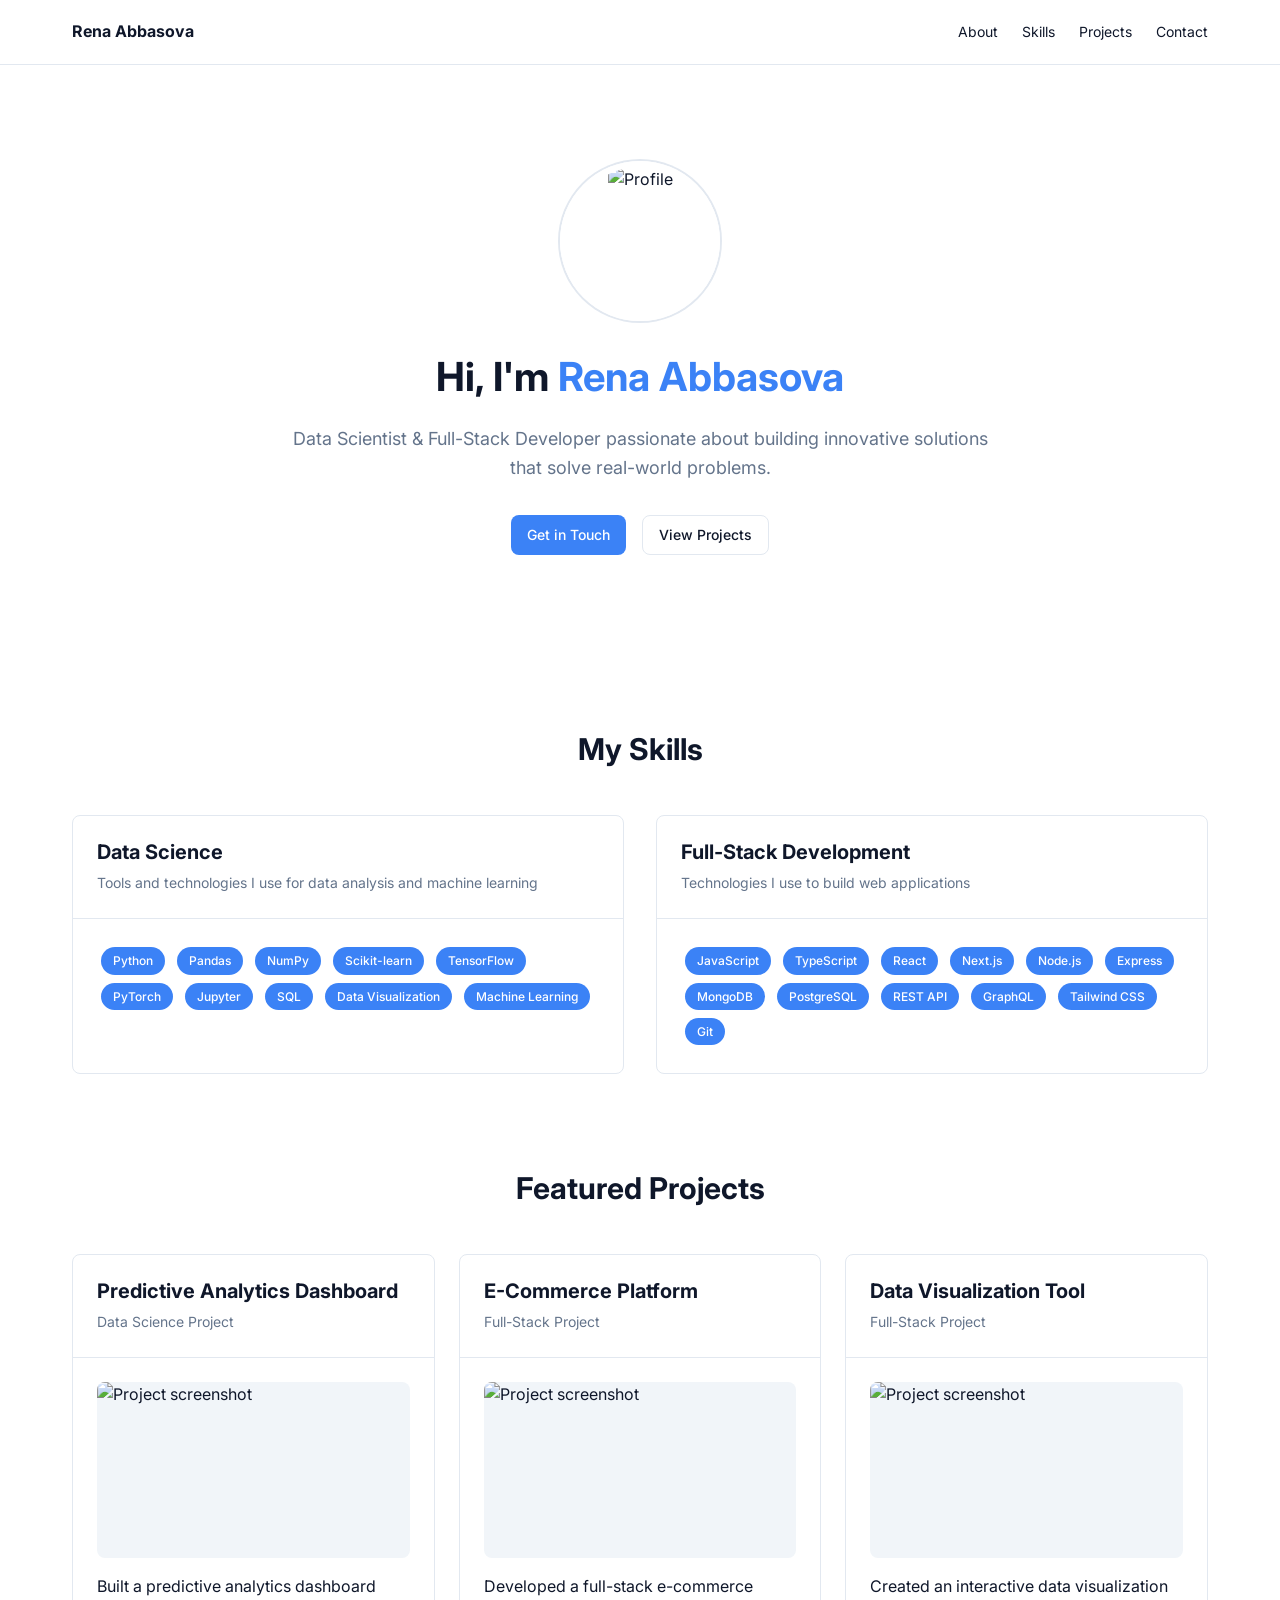
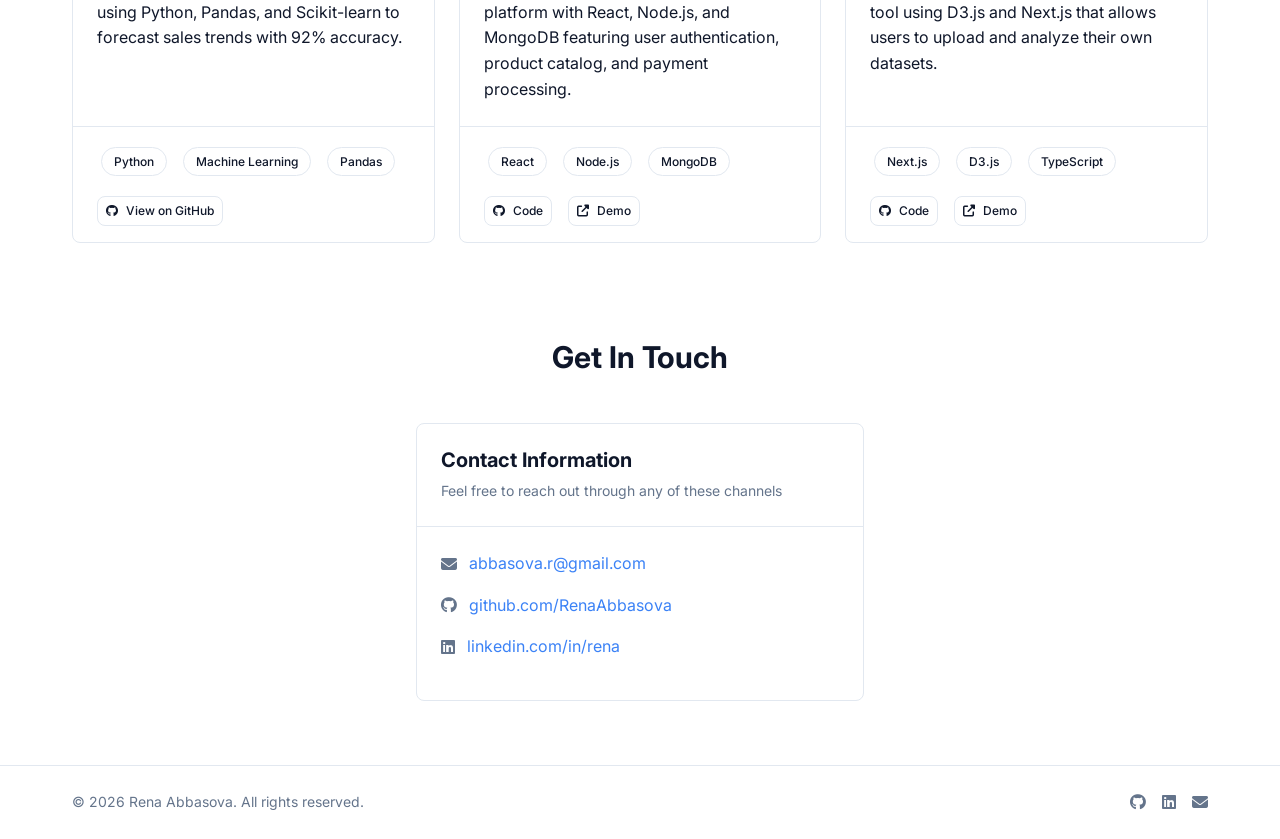
==== index.html @ f23f95e6 "Update index.html" ====
<!DOCTYPE html>
<html lang="en">
<head>
    <meta charset="UTF-8">
    <meta name="viewport" content="width=device-width, initial-scale=1.0">
    <title>Rena Abbasova - Data Scientist & Web Development</title>
    <link rel="stylesheet" href="styles.css">
    <link rel="stylesheet" href="https://cdnjs.cloudflare.com/ajax/libs/font-awesome/6.4.0/css/all.min.css">
    <link href="https://fonts.googleapis.com/css2?family=Inter:wght@400;500;600;700&display=swap" rel="stylesheet">
</head>
<body>
    <header class="sticky-header">
        <div class="container">
            <div class="logo">Rena Abbasova</div>
            <nav>
                <a href="#about">About</a>
                <a href="#skills">Skills</a>
                <a href="#projects">Projects</a>
                <a href="#contact">Contact</a>
            </nav>
        </div>
    </header>
    
    <main class="container">
        <!-- Hero Section -->
        <section id="about" class="hero-section">
            <div class="avatar">
                <img src="https://via.placeholder.com/160" alt="Profile">
            </div>
            <h1>Hi, I'm <span class="highlight">Rena Abbasova</span></h1>
            <p class="subtitle">
                Data Scientist & Full-Stack Developer passionate about building innovative solutions 
                that solve real-world problems.
            </p>
            <div class="button-group">
                <a href="#contact" class="button primary">Get in Touch</a>
                <a href="#projects" class="button outline">View Projects</a>
            </div>
        </section>

        <!-- Skills Section -->
        <section id="skills" class="skills-section">
            <h2>My Skills</h2>
            <div class="skills-grid">
                <div class="card">
                    <div class="card-header">
                        <h3>Data Science</h3>
                        <p>Tools and technologies I use for data analysis and machine learning</p>
                    </div>
                    <div class="card-content">
                        <span class="badge">Python</span>
                        <span class="badge">Pandas</span>
                        <span class="badge">NumPy</span>
                        <span class="badge">Scikit-learn</span>
                        <span class="badge">TensorFlow</span>
                        <span class="badge">PyTorch</span>
                        <span class="badge">Jupyter</span>
                        <span class="badge">SQL</span>
                        <span class="badge">Data Visualization</span>
                        <span class="badge">Machine Learning</span>
                    </div>
                </div>
                <div class="card">
                    <div class="card-header">
                        <h3>Full-Stack Development</h3>
                        <p>Technologies I use to build web applications</p>
                    </div>
                    <div class="card-content">
                        <span class="badge">JavaScript</span>
                        <span class="badge">TypeScript</span>
                        <span class="badge">React</span>
                        <span class="badge">Next.js</span>
                        <span class="badge">Node.js</span>
                        <span class="badge">Express</span>
                        <span class="badge">MongoDB</span>
                        <span class="badge">PostgreSQL</span>
                        <span class="badge">REST API</span>
                        <span class="badge">GraphQL</span>
                        <span class="badge">Tailwind CSS</span>
                        <span class="badge">Git</span>
                    </div>
                </div>
            </div>
        </section>

        <!-- Projects Section -->
        <section id="projects" class="projects-section">
            <h2>Featured Projects</h2>
            <div class="projects-grid">
                <!-- Data Science Project -->
                <div class="card">
                    <div class="card-header">
                        <h3>Predictive Analytics Dashboard</h3>
                        <p>Data Science Project</p>
                    </div>
                    <div class="card-content">
                        <div class="project-image">
                            <img src="https://via.placeholder.com/400x200" alt="Project screenshot">
                        </div>
                        <p>
                            Built a predictive analytics dashboard using Python, Pandas, and Scikit-learn to forecast sales trends with 92% accuracy.
                        </p>
                    </div>
                    <div class="card-footer">
                        <div class="badge-group">
                            <span class="badge outline">Python</span>
                            <span class="badge outline">Machine Learning</span>
                            <span class="badge outline">Pandas</span>
                        </div>
                        <div class="button-group">
                            <a href="#" class="button outline small">
                                <i class="fab fa-github"></i> View on GitHub
                            </a>
                        </div>
                    </div>
                </div>

                <!-- Full-Stack Project 1 -->
                <div class="card">
                    <div class="card-header">
                        <h3>E-Commerce Platform</h3>
                        <p>Full-Stack Project</p>
                    </div>
                    <div class="card-content">
                        <div class="project-image">
                            <img src="https://via.placeholder.com/400x200" alt="Project screenshot">
                        </div>
                        <p>
                            Developed a full-stack e-commerce platform with React, Node.js, and MongoDB featuring user authentication, product catalog, and payment processing.
                        </p>
                    </div>
                    <div class="card-footer">
                        <div class="badge-group">
                            <span class="badge outline">React</span>
                            <span class="badge outline">Node.js</span>
                            <span class="badge outline">MongoDB</span>
                        </div>
                        <div class="button-group">
                            <a href="#" class="button outline small">
                                <i class="fab fa-github"></i> Code
                            </a>
                            <a href="#" class="button outline small">
                                <i class="fas fa-external-link-alt"></i> Demo
                            </a>
                        </div>
                    </div>
                </div>

                <!-- Full-Stack Project 2 -->
                <div class="card">
                    <div class="card-header">
                        <h3>Data Visualization Tool</h3>
                        <p>Full-Stack Project</p>
                    </div>
                    <div class="card-content">
                        <div class="project-image">
                            <img src="https://via.placeholder.com/400x200" alt="Project screenshot">
                        </div>
                        <p>
                            Created an interactive data visualization tool using D3.js and Next.js that allows users to upload and analyze their own datasets.
                        </p>
                    </div>
                    <div class="card-footer">
                        <div class="badge-group">
                            <span class="badge outline">Next.js</span>
                            <span class="badge outline">D3.js</span>
                            <span class="badge outline">TypeScript</span>
                        </div>
                        <div class="button-group">
                            <a href="#" class="button outline small">
                                <i class="fab fa-github"></i> Code
                            </a>
                            <a href="#" class="button outline small">
                                <i class="fas fa-external-link-alt"></i> Demo
                            </a>
                        </div>
                    </div>
                </div>
            </div>
        </section>

        <!-- Contact Section -->
        <section id="contact" class="contact-section">
            <h2>Get In Touch</h2>
            <div class="contact-card">
                <div class="card">
                    <div class="card-header">
                        <h3>Contact Information</h3>
                        <p>Feel free to reach out through any of these channels</p>
                    </div>
                    <div class="card-content">
                        <div class="contact-item">
                            <i class="fas fa-envelope"></i>
                            <a href="mailto:abbasova.r@gmail.com">abbasova.r@gmail.com</a>
                        </div>
                        <div class="contact-item">
                            <i class="fab fa-github"></i>
                            <a href="https://github.com/RenaAbbasova" target="_blank" rel="noopener noreferrer">github.com/RenaAbbasova</a>
                        </div>
                        <div class="contact-item">
                            <i class="fab fa-linkedin"></i>
                            <a href="https://linkedin.com/in/rena" target="_blank" rel="noopener noreferrer">linkedin.com/in/rena</a>
                        </div>
                    </div>
                </div>
            </div>
        </section>
    </main>

    <footer>
        <div class="container">
            <p>© <span id="current-year"></span> Rena Abbasova. All rights reserved.</p>
            <div class="social-links">
                <a href="https://github.com/RenaAbbasova" target="_blank" rel="noopener noreferrer">
                    <i class="fab fa-github"></i>
                </a>
                <a href="https://www.linkedin.com/in/rena" target="_blank" rel="noopener noreferrer">
                    <i class="fab fa-linkedin"></i>
                </a>
                <a href="mailto:abbasova.r@gmail.com">
                    <i class="fas fa-envelope"></i>
                </a>
            </div>
        </div>
    </footer>
    
    <script src="script.js"></script>
</body>
</html>
---- styles.css ----
:root {
  --background: #ffffff;
  --foreground: #0f172a;
  --muted: #f1f5f9;
  --muted-foreground: #64748b;
  --border: #e2e8f0;
  --input: #e2e8f0;
  --primary: #3b82f6;
  --primary-foreground: #ffffff;
  --secondary: #f1f5f9;
  --secondary-foreground: #1e293b;
  --accent: #f1f5f9;
  --accent-foreground: #1e293b;
  --destructive: #ef4444;
  --destructive-foreground: #ffffff;
  --radius: 0.5rem;
  --font-sans: 'Inter', -apple-system, BlinkMacSystemFont, 'Segoe UI', Roboto, 'Helvetica Neue', Arial, sans-serif;
}

@media (prefers-color-scheme: dark) {
  :root {
    --background: #0f172a;
    --foreground: #f8fafc;
    --muted: #1e293b;
    --muted-foreground: #94a3b8;
    --border: #1e293b;
    --input: #1e293b;
    --primary: #3b82f6;
    --primary-foreground: #ffffff;
    --secondary: #1e293b;
    --secondary-foreground: #f8fafc;
    --accent: #1e293b;
    --accent-foreground: #f8fafc;
    --destructive: #ef4444;
    --destructive-foreground: #ffffff;
  }
}

* {
  margin: 0;
  padding: 0;
  box-sizing: border-box;
}

html {
  scroll-behavior: smooth;
}

body {
  font-family: var(--font-sans);
  background-color: var(--background);
  color: var(--foreground);
  line-height: 1.6;
}

.container {
  width: 100%;
  max-width: 1200px;
  margin: 0 auto;
  padding: 0 2rem;
}

/* Header */
.sticky-header {
  position: sticky;
  top: 0;
  z-index: 50;
  width: 100%;
  border-bottom: 1px solid var(--border);
  background-color: var(--background);
  backdrop-filter: blur(10px);
}

header .container {
  display: flex;
  justify-content: space-between;
  align-items: center;
  height: 4rem;
}

.logo {
  font-weight: 700;
}

nav {
  display: flex;
  gap: 1.5rem;
}

nav a {
  color: var(--foreground);
  text-decoration: none;
  font-size: 0.875rem;
  transition: color 0.2s;
}

nav a:hover {
  color: var(--muted-foreground);
}

/* Sections */
section {
  padding: 3rem 0;
}

h1, h2, h3 {
  font-weight: 700;
  line-height: 1.2;
}

h1 {
  font-size: 2.5rem;
  margin-bottom: 1.5rem;
}

h2 {
  font-size: 1.875rem;
  margin-bottom: 3rem;
  text-align: center;
}

h3 {
  font-size: 1.25rem;
  margin-bottom: 0.5rem;
}

.highlight {
  color: var(--primary);
}

/* Hero Section */
.hero-section {
  display: flex;
  flex-direction: column;
  align-items: center;
  text-align: center;
  padding: 6rem 0 8rem;
}

.avatar {
  width: 10rem;
  height: 10rem;
  border-radius: 50%;
  overflow: hidden;
  margin-bottom: 2rem;
  border: 6px solid var(--background);
  box-shadow: 0 0 0 2px var(--border);
}

.avatar img {
  width: 100%;
  height: 100%;
  object-fit: cover;
}

.subtitle {
  max-width: 700px;
  font-size: 1.125rem;
  color: var(--muted-foreground);
  margin-bottom: 2rem;
}

/* Buttons */
.button-group {
  display: flex;
  gap: 1rem;
}

.button {
  display: inline-flex;
  align-items: center;
  justify-content: center;
  border-radius: var(--radius);
  font-weight: 500;
  font-size: 0.875rem;
  padding: 0.5rem 1rem;
  text-decoration: none;
  transition: all 0.2s;
}

.button.primary {
  background-color: var(--primary);
  color: var(--primary-foreground);
}

.button.primary:hover {
  opacity: 0.9;
}

.button.outline {
  background-color: transparent;
  color: var(--foreground);
  border: 1px solid var(--border);
}

.button.outline:hover {
  background-color: var(--secondary);
}

.button.small {
  padding: 0.25rem 0.5rem;
  font-size: 0.75rem;
}

.button i {
  margin-right: 0.5rem;
}

/* Cards */
.card {
  background-color: var(--background);
  border: 1px solid var(--border);
  border-radius: var(--radius);
  overflow: hidden;
  display: flex;
  flex-direction: column;
  height: 100%;
}

.card-header {
  padding: 1.5rem;
  border-bottom: 1px solid var(--border);
}

.card-header p {
  color: var(--muted-foreground);
  font-size: 0.875rem;
}

.card-content {
  padding: 1.5rem;
  flex-grow: 1;
}

.card-footer {
  padding: 1rem 1.5rem;
  border-top: 1px solid var(--border);
}

/* Skills Section */
.skills-grid {
  display: grid;
  grid-template-columns: 1fr;
  gap: 2rem;
}

@media (min-width: 768px) {
  .skills-grid {
    grid-template-columns: 1fr 1fr;
  }
}

/* Badges */
.badge {
  display: inline-flex;
  align-items: center;
  border-radius: 9999px;
  font-size: 0.75rem;
  font-weight: 500;
  padding: 0.25rem 0.75rem;
  background-color: var(--primary);
  color: var(--primary-foreground);
  margin: 0.25rem;
}

.badge.outline {
  background-color: transparent;
  color: var(--foreground);
  border: 1px solid var(--border);
}

.badge-group {
  display: flex;
  flex-wrap: wrap;
  gap: 0.5rem;
  margin-bottom: 1rem;
}

/* Projects Section */
.projects-grid {
  display: grid;
  grid-template-columns: 1fr;
  gap: 1.5rem;
}

@media (min-width: 768px) {
  .projects-grid {
    grid-template-columns: 1fr 1fr;
  }
}

@media (min-width: 1024px) {
  .projects-grid {
    grid-template-columns: 1fr 1fr 1fr;
  }
}

.project-image {
  aspect-ratio: 16 / 9;
  background-color: var(--muted);
  border-radius: var(--radius);
  overflow: hidden;
  margin-bottom: 1rem;
}

.project-image img {
  width: 100%;
  height: 100%;
  object-fit: cover;
}

/* Contact Section */
.contact-section {
  padding-bottom: 4rem;
}

.contact-card {
  max-width: 28rem;
  margin: 0 auto;
}

.contact-item {
  display: flex;
  align-items: center;
  gap: 0.75rem;
  margin-bottom: 1rem;
}

.contact-item i {
  color: var(--muted-foreground);
}

.contact-item a {
  color: var(--primary);
  text-decoration: none;
}

.contact-item a:hover {
  text-decoration: underline;
}

/* Footer */
footer {
  border-top: 1px solid var(--border);
  padding: 1.5rem 0;
}

footer .container {
  display: flex;
  flex-direction: column;
  align-items: center;
  justify-content: center;
  gap: 1rem;
}

@media (min-width: 768px) {
  footer .container {
    flex-direction: row;
    justify-content: space-between;
  }
}

footer p {
  text-align: center;
  font-size: 0.875rem;
  color: var(--muted-foreground);
}

.social-links {
  display: flex;
  gap: 1rem;
}

.social-links a {
  color: var(--muted-foreground);
  transition: color 0.2s;
}

.social-links a:hover {
  color: var(--foreground);
}
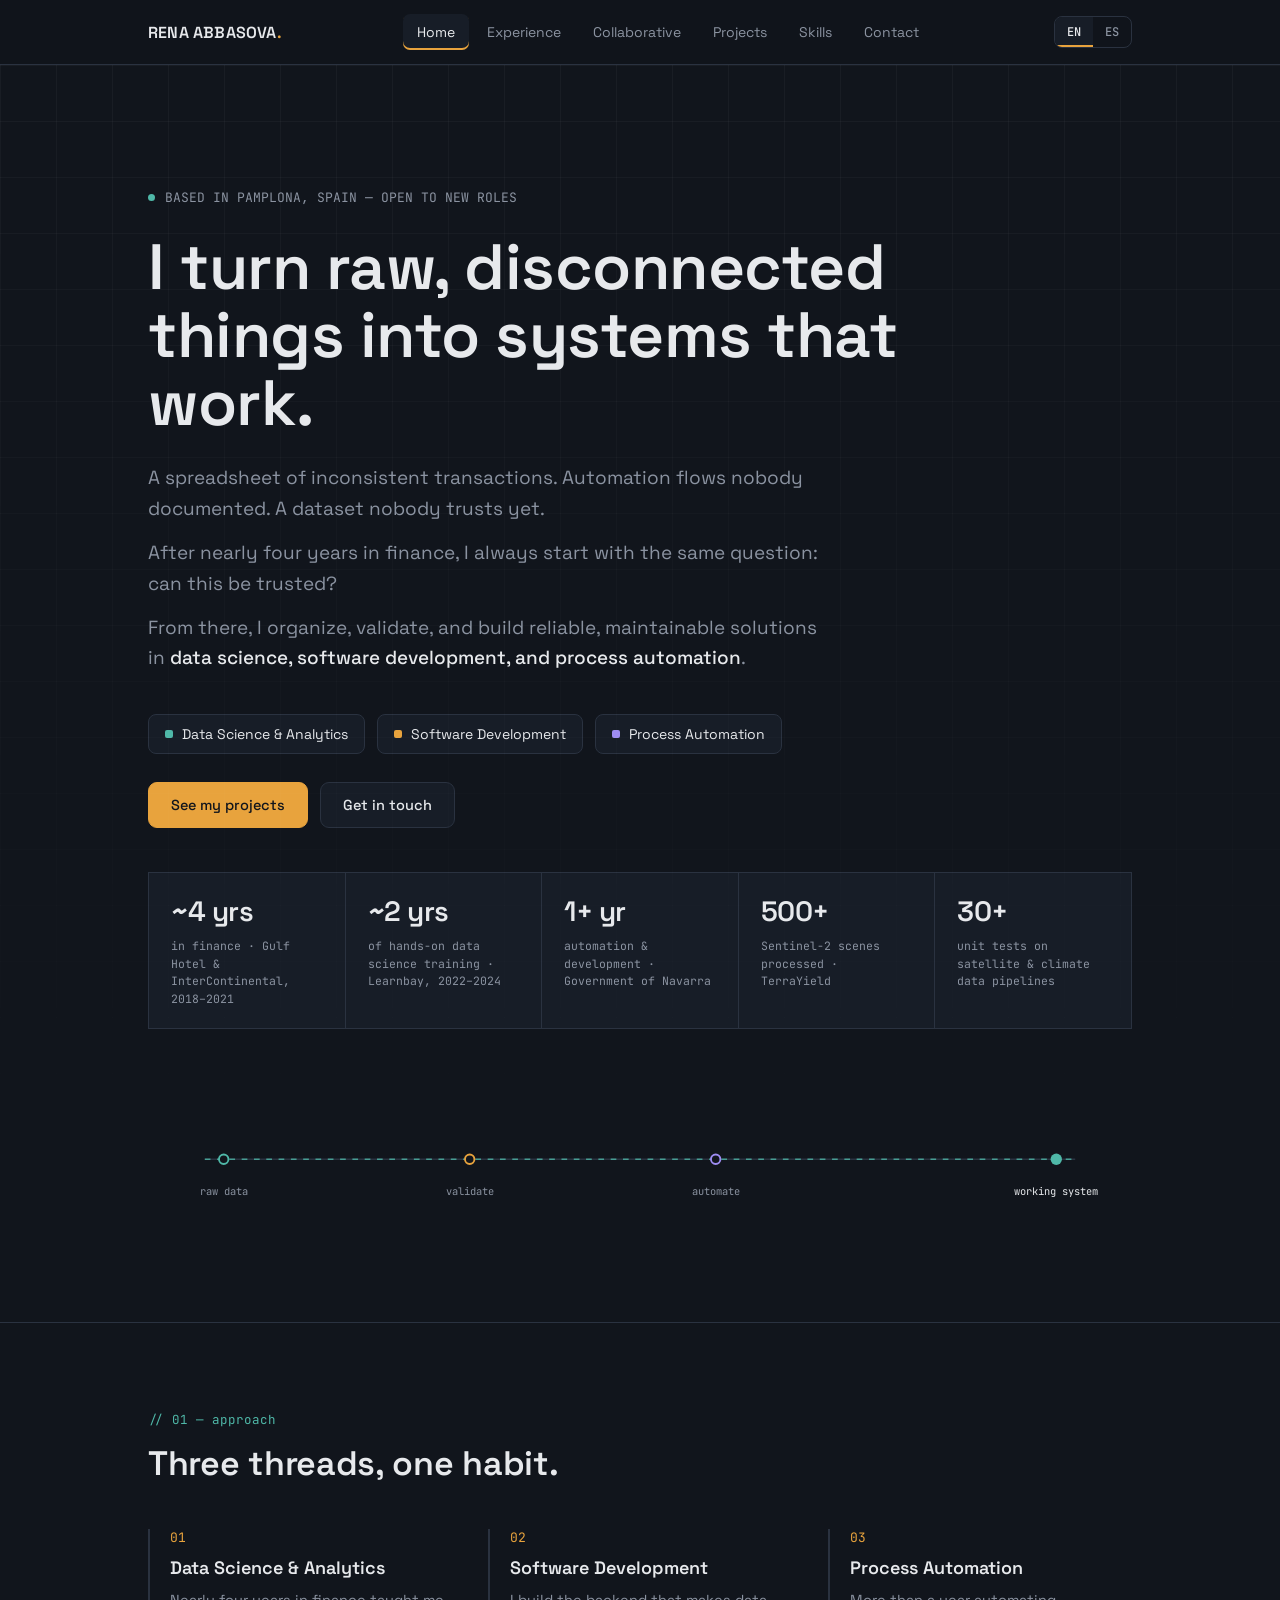
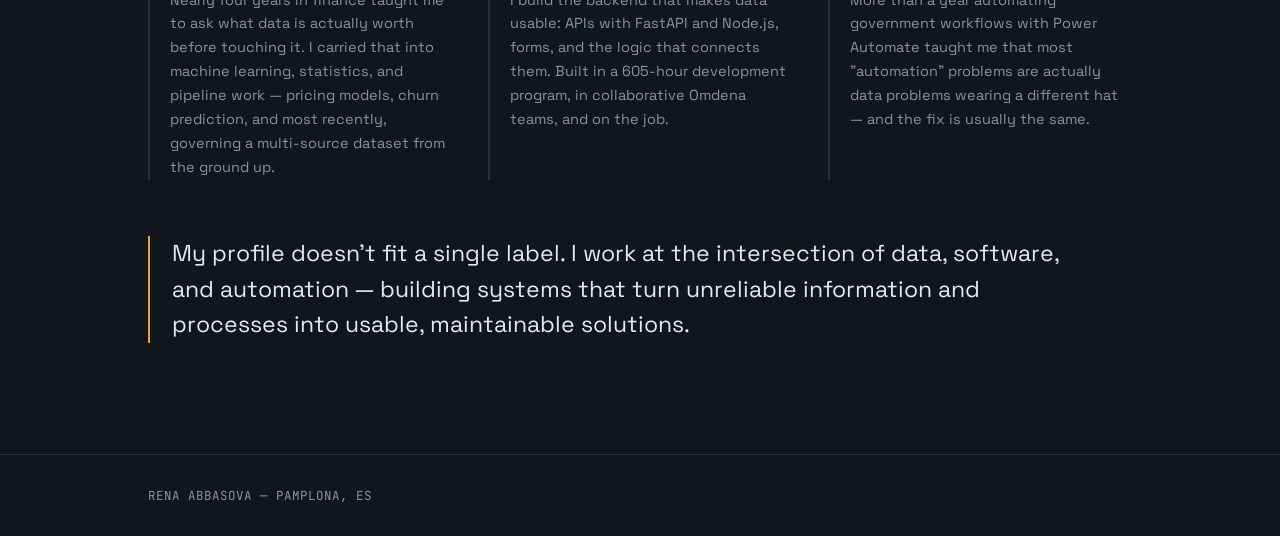
==== commit 1d189f16: "Publish the new bilingual portfolio (replaces the old template)" ====
--- a/index.html
+++ b/index.html
@@ -1,231 +1,1511 @@
-<!DOCTYPE html>
+<!doctype html>
 <html lang="en">
 <head>
-    <meta charset="UTF-8">
-    <meta name="viewport" content="width=device-width, initial-scale=1.0">
-    <title>Rena Abbasova - Data Scientist & Web Development</title>
-    <link rel="stylesheet" href="styles.css">
-    <link rel="stylesheet" href="https://cdnjs.cloudflare.com/ajax/libs/font-awesome/6.4.0/css/all.min.css">
-    <link href="https://fonts.googleapis.com/css2?family=Inter:wght@400;500;600;700&display=swap" rel="stylesheet">
+<meta charset="utf-8">
+<meta name="viewport" content="width=device-width, initial-scale=1, viewport-fit=cover">
+<title>Rena Abbasova — Data, Software &amp; Automation</title>
+<meta name="description" content="Developer with a finance background, working with data, backend and automation. Based in Pamplona, Spain. Projects and experience.">
+<link rel="canonical" href="https://renaabbasova.github.io/">
+<meta property="og:type" content="website">
+<meta property="og:site_name" content="Rena Abbasova">
+<meta property="og:title" content="Rena Abbasova — Data, Software &amp; Automation">
+<meta property="og:description" content="I turn raw, disconnected things into systems that work: data pipelines, APIs and automation. Projects and experience.">
+<meta property="og:url" content="https://renaabbasova.github.io/">
+<meta property="og:image" content="https://renaabbasova.github.io/og-image.png">
+<meta property="og:image:width" content="1200">
+<meta property="og:image:height" content="630">
+<meta name="twitter:card" content="summary_large_image">
+<meta name="theme-color" content="#11151C">
+<link rel="icon" href="data:image/svg+xml,%3Csvg xmlns='http://www.w3.org/2000/svg' viewBox='0 0 100 100'%3E%3Ctext y='.9em' font-size='90'%3E%F0%9F%94%A7%3C/text%3E%3C/svg%3E">
+<script type="application/ld+json">{"@context":"https://schema.org","@type":"Person","name":"Rena Abbasova","url":"https://renaabbasova.github.io/","email":"abbasova.r@gmail.com","address":{"@type":"PostalAddress","addressLocality":"Pamplona","addressCountry":"ES"},"sameAs":["https://github.com/RenaAbbasova","https://www.linkedin.com/in/rena","https://public.tableau.com/app/profile/rena7178"]}</script>
+<link rel="preconnect" href="https://fonts.googleapis.com">
+<link rel="preconnect" href="https://fonts.gstatic.com" crossorigin>
+<link href="https://fonts.googleapis.com/css2?family=Space+Grotesk:wght@400;500;600;700&family=JetBrains+Mono:wght@400;500;600&display=swap" rel="stylesheet">
+<style>
+  :root{
+    --ink:#11151C;
+    --panel:#171D27;
+    --panel-2:#1D2430;
+    --line:#2A3240;
+    --text:#E7E9EC;
+    --muted:#8B93A1;
+    --amber:#E8A33D;
+    --teal:#4FB8A8;
+    --amber-dim: rgba(232,163,61,0.12);
+    --teal-dim: rgba(79,184,168,0.12);
+    font-family: 'Space Grotesk', system-ui, -apple-system, sans-serif;
+  }
+  *{box-sizing:border-box;}
+  html,body{margin:0;padding:0;background:var(--ink);color:var(--text);}
+  html{scroll-behavior:smooth; scroll-padding-top: env(safe-area-inset-top, 0px);}
+  body{
+    padding-top: env(safe-area-inset-top, 0px);
+    padding-bottom: env(safe-area-inset-bottom, 0px);
+    overflow-x:hidden;
+  }
+  .mono{font-family:'JetBrains Mono', monospace;}
+  a{color:inherit;}
+  ::selection{background:var(--amber); color:var(--ink);}
+
+  /* layout helpers */
+  .wrap{max-width:1040px; margin:0 auto; padding:0 28px;}
+  section{position:relative;}
+
+  /* background grid */
+  .grid-bg{
+    position:absolute; inset:0; pointer-events:none;
+    background-image:
+      linear-gradient(to right, rgba(255,255,255,0.035) 1px, transparent 1px),
+      linear-gradient(to bottom, rgba(255,255,255,0.035) 1px, transparent 1px);
+    background-size: 56px 56px;
+    mask-image: linear-gradient(to bottom, black, transparent 90%);
+  }
+
+  /* NAV */
+  nav{
+    position:sticky; top:0; z-index:50;
+    backdrop-filter: blur(10px);
+    background: rgba(17,21,28,0.78);
+    border-bottom:1px solid var(--line);
+  }
+  nav .wrap{display:flex; align-items:center; justify-content:space-between; height:64px;}
+  .brand{font-weight:600; font-size:16px; letter-spacing:0.2px;}
+  .brand .dot{color:var(--amber);}
+  .navlinks{display:flex; gap:4px; overflow-x:auto; scrollbar-width:none; -webkit-overflow-scrolling:touch; max-width:100%;}
+  .navlinks::-webkit-scrollbar{display:none;}
+  .navlinks button{
+    appearance:none; background:none; border:none; cursor:pointer;
+    font:inherit; font-size:14px; color:var(--muted);
+    padding:9px 14px; border-radius:7px; white-space:nowrap;
+    transition:color .15s ease, background .15s ease;
+  }
+  .navlinks button:hover{color:var(--text);}
+  .navlinks button[aria-selected="true"]{color:var(--text); background:var(--panel); box-shadow:inset 0 -2px 0 var(--amber);}
+  .navlinks button:focus-visible{outline:2px solid var(--teal); outline-offset:2px;}
+  nav .wrap{flex-wrap:wrap; gap:4px 24px; padding-top:10px; padding-bottom:10px; height:auto; min-height:64px;}
+  @media(max-width:720px){
+    .navlinks{width:100%; flex-wrap:wrap; overflow:visible; gap:2px;}
+    .navlinks button{font-size:13px; padding:8px 11px;}
+    nav{position:static;}
+  }
+
+  /* TABS */
+  .tab-panel{display:none;}
+  .tab-panel.active{display:block; animation:panelIn .28s ease both;}
+  @keyframes panelIn{from{opacity:0; transform:translateY(8px);} to{opacity:1; transform:none;}}
+  .tp-first{border-top:none !important;}
+  .cta-row{display:flex; flex-wrap:wrap; gap:12px; margin-top:28px;}
+  .cta{
+    appearance:none; cursor:pointer; font:inherit; font-size:14.5px; font-weight:500;
+    padding:13px 22px; border-radius:9px; border:1px solid var(--line);
+    background:var(--panel); color:var(--text);
+    transition:border-color .15s ease, filter .15s ease;
+  }
+  .cta:hover{border-color:var(--teal);}
+  .cta.primary{background:var(--amber); color:var(--ink); border-color:var(--amber);}
+  .cta.primary:hover{filter:brightness(1.08);}
+
+  /* HERO */
+  .hero{padding:120px 0 96px; overflow:hidden;}
+  .kicker{
+    display:inline-flex; align-items:center; gap:10px;
+    font-size:13px; color:var(--muted); margin-bottom:28px;
+  }
+  .kicker .pulse{
+    width:7px;height:7px;border-radius:50%;background:var(--teal);
+    box-shadow:0 0 0 0 rgba(79,184,168,.6);
+    animation:pulse 2.4s ease-out infinite;
+  }
+  @keyframes pulse{
+    0%{box-shadow:0 0 0 0 rgba(79,184,168,.55);}
+    70%{box-shadow:0 0 0 9px rgba(79,184,168,0);}
+    100%{box-shadow:0 0 0 0 rgba(79,184,168,0);}
+  }
+  h1{
+    font-size:clamp(34px,6vw,64px);
+    line-height:1.06;
+    font-weight:600;
+    margin:0 0 26px;
+    max-width:19ch;
+    letter-spacing:-0.5px;
+  }
+  .lede{
+    font-size:clamp(16px,2vw,19px);
+    line-height:1.6;
+    color:var(--muted);
+    max-width:56ch;
+    margin:0 0 40px;
+  }
+  .lede strong{color:var(--text); font-weight:500;}
+  .lede-line{display:block;}
+  .lede-line + .lede-line{margin-top:14px;}
+
+  .threads{display:flex; flex-wrap:wrap; gap:12px;}
+  .thread-chip{
+    display:flex; align-items:center; gap:9px;
+    border:1px solid var(--line);
+    background:var(--panel);
+    padding:10px 16px;
+    border-radius:8px;
+    font-size:14px;
+  }
+  .thread-chip .sw{width:8px; height:8px; border-radius:2px;}
+
+  /* connector svg under hero */
+  .flow-wrap{margin-top:64px;}
+  .flow-wrap svg{width:100%; height:auto; display:block;}
+  .flow-dash{stroke-dasharray:6 7; animation:dash 2.4s linear infinite;}
+  @keyframes dash{to{stroke-dashoffset:-130;}}
+
+  /* SECTION HEADS */
+  .eyebrow{
+    font-family:'JetBrains Mono', monospace;
+    font-size:12.5px;
+    color:var(--teal);
+    margin-bottom:14px;
+  }
+  h2{
+    font-size:clamp(24px,3.4vw,34px);
+    font-weight:600;
+    margin:0 0 20px;
+    letter-spacing:-0.3px;
+  }
+    h1.sec{ font-size:clamp(24px,3.4vw,34px); font-weight:600; margin:0 0 20px; letter-spacing:-0.3px; line-height:inherit; max-width:none; }
+    .contact-wrap h1.sec{ max-width:18ch; }
+    .proj-card{ min-width:0; overflow-wrap:anywhere; }
+  .section-pad{padding:88px 0;}
+  .section-pad.border-t{border-top:1px solid var(--line);}
+
+  /* APPROACH */
+  .approach-grid{
+    display:grid; grid-template-columns:1fr; gap:36px; margin-top:44px;
+  }
+  @media(min-width:760px){.approach-grid{grid-template-columns:1fr 1fr 1fr;}}
+  .approach-card{
+    border-left:2px solid var(--line);
+    padding-left:20px;
+  }
+  .approach-card .num{
+    font-family:'JetBrains Mono', monospace;
+    font-size:13px; color:var(--amber); margin-bottom:10px; display:block;
+  }
+  .approach-card h3{font-size:18px; margin:0 0 10px; font-weight:600;}
+  .approach-card p{font-size:14.5px; line-height:1.65; color:var(--muted); margin:0;}
+
+  .pquote{
+    margin-top:56px;
+    font-size:clamp(18px,2.4vw,23px);
+    line-height:1.55;
+    max-width:62ch;
+    color:var(--text);
+    border-left:2px solid var(--amber);
+    padding-left:22px;
+  }
+
+  /* EXPERIENCE TIMELINE */
+  .timeline{margin-top:48px; position:relative;}
+  .trow{
+    display:grid; grid-template-columns:160px 1fr; gap:24px;
+    padding:28px 0; border-top:1px solid var(--line);
+  }
+  .trow:first-child{border-top:none;}
+  .tyears{font-family:'JetBrains Mono', monospace; font-size:13px; color:var(--muted); padding-top:3px;}
+  .trole{font-size:18px; font-weight:600; margin:0 0 4px;}
+  .torg{font-size:14px; color:var(--teal); margin:0 0 12px;}
+  @media(max-width:600px){ .trow{grid-template-columns:1fr; gap:6px;} }
+  .role-chip{font-family:'JetBrains Mono', monospace; font-size:10.5px; font-weight:500; color:var(--amber); background:var(--amber-dim); padding:3px 8px; border-radius:5px; margin-left:10px; vertical-align:middle; white-space:nowrap;}
+  .tdesc{font-size:14.5px; line-height:1.65; color:var(--muted); margin:0; max-width:62ch;}
+  .tags{display:flex; flex-wrap:wrap; gap:8px; margin-top:14px;}
+  .tag{
+    font-family:'JetBrains Mono', monospace; font-size:11.5px;
+    color:var(--muted); border:1px solid var(--line);
+    padding:4px 9px; border-radius:5px;
+  }
+
+  /* PROJECTS */
+  .proj-subhead{ letter-spacing:0;
+    font-family:'JetBrains Mono', monospace; font-size:12.5px; font-weight:500;
+    color:var(--muted); margin:44px 0 0; text-transform:none;
+  }
+  .proj-grid{display:grid; grid-template-columns:minmax(0,1fr); gap:1px; margin-top:44px; background:var(--line); border:1px solid var(--line);}
+  @media(min-width:720px){.proj-grid{grid-template-columns:minmax(0,1fr) minmax(0,1fr);}}
+  .proj-card{
+    background:var(--panel);
+    padding:28px;
+    display:flex; flex-direction:column; gap:14px;
+    transition:background .15s ease;
+  }
+  .proj-card:hover{background:var(--panel-2);}
+  .proj-top{display:flex; justify-content:space-between; align-items:flex-start; gap:12px;}
+  .proj-card h3{font-size:16.5px; font-weight:600; margin:0; line-height:1.35;}
+  .proj-badge{
+    font-family:'JetBrains Mono', monospace; font-size:10.5px;
+    white-space:nowrap;
+    padding:4px 8px; border-radius:5px;
+  }
+  .badge-live{background:var(--teal-dim); color:var(--teal);}
+  .badge-done{background:var(--amber-dim); color:var(--amber);}
+  .proj-card p{font-size:13.8px; line-height:1.6; color:var(--muted); margin:0; flex-grow:1;}
+  .proj-tags{display:flex; flex-wrap:wrap; gap:7px;}
+  .proj-tags span{
+    font-family:'JetBrains Mono', monospace; font-size:11px;
+    color:var(--muted); border:1px solid var(--line); padding:3px 8px; border-radius:4px;
+  }
+  .proj-subhead + .proj-grid{margin-top:18px;}
+  @media(min-width:720px){ .proj-grid .proj-card:last-child:nth-child(odd){grid-column:1 / -1;} }
+  .proj-links{display:flex; flex-wrap:wrap; gap:6px 22px;}
+  .proj-link{
+    font-size:13px; font-weight:500; color:var(--text);
+    text-decoration:none; display:inline-flex; align-items:center; gap:6px;
+    margin-top:4px;
+  }
+  .proj-link svg{width:13px; height:13px;}
+  .proj-link:hover{color:var(--teal);}
+
+  /* SKILLS */
+  .skills-grid{display:grid; grid-template-columns:1fr; gap:32px; margin-top:44px;}
+  @media(min-width:720px){.skills-grid{grid-template-columns:1fr 1fr;}}
+  .skill-group h3, .skill-group h2{ letter-spacing:0;
+    font-family:'JetBrains Mono', monospace; font-size:12.5px;
+    color:var(--muted); text-transform:none; margin:0 0 14px; font-weight:500;
+  }
+  .skill-group.studied{ grid-column:1 / -1; }
+  .skill-note{ font-size:13px; color:var(--muted); margin:0 0 14px; line-height:1.5; }
+  .skill-pills{display:flex; flex-wrap:wrap; gap:8px;}
+  .skill-pill{
+    font-size:13.5px; padding:7px 13px; border-radius:7px;
+    background:var(--panel); border:1px solid var(--line);
+  }
+
+  /* EDUCATION */
+  .edu-list{margin-top:44px; display:flex; flex-direction:column; gap:0;}
+  .edu-row{
+    display:grid; grid-template-columns:1fr auto; gap:16px;
+    padding:18px 0; border-top:1px solid var(--line);
+    align-items:baseline;
+  }
+  .edu-row:first-child{border-top:none;}
+  .edu-row .deg{font-size:15px; font-weight:500;}
+  .edu-row .org{font-size:13.5px; color:var(--muted); margin-top:2px;}
+  .edu-row .yr{font-family:'JetBrains Mono', monospace; font-size:12.5px; color:var(--muted); white-space:nowrap;}
+
+  .cert-list{margin-top:28px; display:flex; flex-direction:column; gap:10px;}
+  .cert-row{font-size:14px; color:var(--muted); display:flex; gap:10px;}
+  .cert-row .mark{color:var(--amber);}
+
+  /* CONTACT */
+  .contact-wrap{text-align:left;}
+  .contact-wrap h2{max-width:18ch;}
+  .contact-links{display:flex; flex-wrap:wrap; gap:14px; margin-top:36px;}
+  .clink{
+    display:flex; align-items:center; gap:10px;
+    border:1px solid var(--line); background:var(--panel);
+    padding:14px 20px; border-radius:9px; text-decoration:none;
+    font-size:14.5px; font-weight:500;
+    transition:border-color .15s ease, background .15s ease;
+  }
+  .clink:hover{border-color:var(--teal); background:var(--panel-2);}
+  .clink svg{width:17px; height:17px; color:var(--teal);}
+
+  footer{border-top:1px solid var(--line); padding:32px 0; }
+  footer .wrap{display:flex; justify-content:space-between; flex-wrap:wrap; gap:10px;}
+  footer p{font-size:12.5px; color:var(--muted); margin:0; font-family:'JetBrains Mono', monospace;}
+
+  @media (prefers-reduced-motion: reduce){
+    .flow-dash{animation:none;}
+    .tab-panel.active{animation:none;}
+    .kicker .pulse{animation:none;}
+  }
+
+  [data-cv][hidden]{display:none !important;}
+  button.clink{font-family:inherit; font-size:14.5px; font-weight:500; color:inherit; cursor:pointer;}
+
+  .tlist{margin:0; padding:0; list-style:none; max-width:66ch;}
+  .tlist li{position:relative; padding-left:18px; margin:0 0 8px; font-size:14.5px; line-height:1.65; color:var(--muted);}
+  .tlist li::before{content:''; position:absolute; left:0; top:0.78em; width:7px; height:1px; background:var(--teal);}
+  .inline-link{color:var(--teal); text-decoration:underline; text-underline-offset:3px;}
+  .inline-link:hover{color:var(--text);}
+  .tags-label{font-family:'JetBrains Mono', monospace; font-size:10.5px; color:var(--teal); align-self:center; margin-right:4px; letter-spacing:.4px;}
+  .stats{display:grid; grid-template-columns:repeat(auto-fit,minmax(176px,1fr)); gap:1px; background:var(--line); border:1px solid var(--line); margin-top:44px;}
+  .stat{background:var(--panel); padding:20px 22px;}
+  .stat-n{font-size:28px; font-weight:600; letter-spacing:-0.5px; color:var(--text);}
+  .stat-l{font-family:'JetBrains Mono', monospace; font-size:11.5px; line-height:1.55; color:var(--muted); margin-top:8px;}
+
+  /* LANGUAGE SWITCH */
+  .site{display:none;}
+  .site.active{display:block;}
+  nav .brand{order:1;}
+  nav .navlinks{order:2;}
+  .lang-switch{order:3; display:flex; border:1px solid var(--line); border-radius:8px; overflow:hidden; flex-shrink:0;}
+  .lang-switch button{
+    appearance:none; background:none; border:none; cursor:pointer; color:var(--muted);
+    font-family:'JetBrains Mono', monospace; font-size:12px; font-weight:500; padding:7px 12px;
+    transition:color .15s ease, background .15s ease;
+  }
+  .lang-switch button:hover{color:var(--text);}
+  .lang-switch button[aria-pressed="true"]{background:var(--panel); color:var(--text); box-shadow:inset 0 -2px 0 var(--amber);}
+  .lang-switch button:focus-visible{outline:2px solid var(--teal); outline-offset:-2px;}
+  @media(max-width:720px){
+    .lang-switch{order:2; margin-left:auto;}
+    nav .navlinks{order:3;}
+  }
+</style>
 </head>
 <body>
-    <header class="sticky-header">
-        <div class="container">
-            <div class="logo">Rena Abbasova</div>
-            <nav>
-                <a href="#about">About</a>
-                <a href="#skills">Skills</a>
-                <a href="#projects">Projects</a>
-                <a href="#contact">Contact</a>
-            </nav>
-        </div>
-    </header>
-    
-    <main class="container">
-        <!-- Hero Section -->
-        <section id="about" class="hero-section">
-            <div class="avatar">
-                <img src="https://via.placeholder.com/160" alt="Profile">
-            </div>
-            <h1>Hi, I'm <span class="highlight">Rena Abbasova</span></h1>
-            <p class="subtitle">
-                Data Scientist & Full-Stack Developer passionate about building innovative solutions 
-                that solve real-world problems.
-            </p>
-            <div class="button-group">
-                <a href="#contact" class="button primary">Get in Touch</a>
-                <a href="#projects" class="button outline">View Projects</a>
-            </div>
-        </section>
-
-        <!-- Skills Section -->
-        <section id="skills" class="skills-section">
-            <h2>My Skills</h2>
-            <div class="skills-grid">
-                <div class="card">
-                    <div class="card-header">
-                        <h3>Data Science</h3>
-                        <p>Tools and technologies I use for data analysis and machine learning</p>
-                    </div>
-                    <div class="card-content">
-                        <span class="badge">Python</span>
-                        <span class="badge">Pandas</span>
-                        <span class="badge">NumPy</span>
-                        <span class="badge">Scikit-learn</span>
-                        <span class="badge">TensorFlow</span>
-                        <span class="badge">PyTorch</span>
-                        <span class="badge">Jupyter</span>
-                        <span class="badge">SQL</span>
-                        <span class="badge">Data Visualization</span>
-                        <span class="badge">Machine Learning</span>
-                    </div>
-                </div>
-                <div class="card">
-                    <div class="card-header">
-                        <h3>Full-Stack Development</h3>
-                        <p>Technologies I use to build web applications</p>
-                    </div>
-                    <div class="card-content">
-                        <span class="badge">JavaScript</span>
-                        <span class="badge">TypeScript</span>
-                        <span class="badge">React</span>
-                        <span class="badge">Next.js</span>
-                        <span class="badge">Node.js</span>
-                        <span class="badge">Express</span>
-                        <span class="badge">MongoDB</span>
-                        <span class="badge">PostgreSQL</span>
-                        <span class="badge">REST API</span>
-                        <span class="badge">GraphQL</span>
-                        <span class="badge">Tailwind CSS</span>
-                        <span class="badge">Git</span>
-                    </div>
-                </div>
-            </div>
-        </section>
-
-        <!-- Projects Section -->
-        <section id="projects" class="projects-section">
-            <h2>Featured Projects</h2>
-            <div class="projects-grid">
-                <!-- Data Science Project -->
-                <div class="card">
-                    <div class="card-header">
-                        <h3>Predictive Analytics Dashboard</h3>
-                        <p>Data Science Project</p>
-                    </div>
-                    <div class="card-content">
-                        <div class="project-image">
-                            <img src="https://via.placeholder.com/400x200" alt="Project screenshot">
-                        </div>
-                        <p>
-                            Built a predictive analytics dashboard using Python, Pandas, and Scikit-learn to forecast sales trends with 92% accuracy.
-                        </p>
-                    </div>
-                    <div class="card-footer">
-                        <div class="badge-group">
-                            <span class="badge outline">Python</span>
-                            <span class="badge outline">Machine Learning</span>
-                            <span class="badge outline">Pandas</span>
-                        </div>
-                        <div class="button-group">
-                            <a href="#" class="button outline small">
-                                <i class="fab fa-github"></i> View on GitHub
-                            </a>
-                        </div>
-                    </div>
-                </div>
-
-                <!-- Full-Stack Project 1 -->
-                <div class="card">
-                    <div class="card-header">
-                        <h3>E-Commerce Platform</h3>
-                        <p>Full-Stack Project</p>
-                    </div>
-                    <div class="card-content">
-                        <div class="project-image">
-                            <img src="https://via.placeholder.com/400x200" alt="Project screenshot">
-                        </div>
-                        <p>
-                            Developed a full-stack e-commerce platform with React, Node.js, and MongoDB featuring user authentication, product catalog, and payment processing.
-                        </p>
-                    </div>
-                    <div class="card-footer">
-                        <div class="badge-group">
-                            <span class="badge outline">React</span>
-                            <span class="badge outline">Node.js</span>
-                            <span class="badge outline">MongoDB</span>
-                        </div>
-                        <div class="button-group">
-                            <a href="#" class="button outline small">
-                                <i class="fab fa-github"></i> Code
-                            </a>
-                            <a href="#" class="button outline small">
-                                <i class="fas fa-external-link-alt"></i> Demo
-                            </a>
-                        </div>
-                    </div>
-                </div>
-
-                <!-- Full-Stack Project 2 -->
-                <div class="card">
-                    <div class="card-header">
-                        <h3>Data Visualization Tool</h3>
-                        <p>Full-Stack Project</p>
-                    </div>
-                    <div class="card-content">
-                        <div class="project-image">
-                            <img src="https://via.placeholder.com/400x200" alt="Project screenshot">
-                        </div>
-                        <p>
-                            Created an interactive data visualization tool using D3.js and Next.js that allows users to upload and analyze their own datasets.
-                        </p>
-                    </div>
-                    <div class="card-footer">
-                        <div class="badge-group">
-                            <span class="badge outline">Next.js</span>
-                            <span class="badge outline">D3.js</span>
-                            <span class="badge outline">TypeScript</span>
-                        </div>
-                        <div class="button-group">
-                            <a href="#" class="button outline small">
-                                <i class="fab fa-github"></i> Code
-                            </a>
-                            <a href="#" class="button outline small">
-                                <i class="fas fa-external-link-alt"></i> Demo
-                            </a>
-                        </div>
-                    </div>
-                </div>
-            </div>
-        </section>
-
-        <!-- Contact Section -->
-        <section id="contact" class="contact-section">
-            <h2>Get In Touch</h2>
-            <div class="contact-card">
-                <div class="card">
-                    <div class="card-header">
-                        <h3>Contact Information</h3>
-                        <p>Feel free to reach out through any of these channels</p>
-                    </div>
-                    <div class="card-content">
-                        <div class="contact-item">
-                            <i class="fas fa-envelope"></i>
-                            <a href="mailto:abbasova.r@gmail.com">abbasova.r@gmail.com</a>
-                        </div>
-                        <div class="contact-item">
-                            <i class="fab fa-github"></i>
-                            <a href="https://github.com/RenaAbbasova" target="_blank" rel="noopener noreferrer">github.com/RenaAbbasova</a>
-                        </div>
-                        <div class="contact-item">
-                            <i class="fab fa-linkedin"></i>
-                            <a href="https://linkedin.com/in/rena" target="_blank" rel="noopener noreferrer">linkedin.com/in/rena</a>
-                        </div>
-                    </div>
-                </div>
-            </div>
-        </section>
-    </main>
-
-    <footer>
-        <div class="container">
-            <p>© <span id="current-year"></span> Rena Abbasova. All rights reserved.</p>
-            <div class="social-links">
-                <a href="https://github.com/RenaAbbasova" target="_blank" rel="noopener noreferrer">
-                    <i class="fab fa-github"></i>
-                </a>
-                <a href="https://www.linkedin.com/in/rena" target="_blank" rel="noopener noreferrer">
-                    <i class="fab fa-linkedin"></i>
-                </a>
-                <a href="mailto:abbasova.r@gmail.com">
-                    <i class="fas fa-envelope"></i>
-                </a>
-            </div>
-        </div>
-    </footer>
-    
-    <script src="script.js"></script>
+
+<div class="site" id="site-en" lang="en">
+<nav>
+  <div class="wrap">
+    <div class="brand">RENA ABBASOVA<span class="dot">.</span></div>
+    <div class="navlinks" role="tablist">
+      <button role="tab" data-tab="home" aria-selected="false">Home</button>
+      <button role="tab" data-tab="experience" aria-selected="false">Experience</button>
+      <button role="tab" data-tab="collaborative" aria-selected="false">Collaborative</button>
+      <button role="tab" data-tab="projects" aria-selected="false">Projects</button>
+      <button role="tab" data-tab="skills" aria-selected="false">Skills</button>
+      <button role="tab" data-tab="contact" aria-selected="false">Contact</button>
+    </div>
+    <div class="lang-switch" role="group" aria-label="Language">
+      <button type="button" data-setlang="en" aria-pressed="true">EN</button>
+      <button type="button" data-setlang="es" aria-pressed="false">ES</button>
+    </div>
+  </div>
+</nav>
+<main id="main-en">
+
+<section class="hero tab-panel" data-tab="home">
+  <div class="grid-bg"></div>
+  <div class="wrap">
+    <div class="kicker"><span class="pulse"></span><span class="mono">BASED IN PAMPLONA, SPAIN — OPEN TO NEW ROLES</span></div>
+    <h1>I turn raw, disconnected things into systems that work.</h1>
+    <p class="lede">
+      <span class="lede-line">A spreadsheet of inconsistent transactions. Automation flows nobody documented. A dataset nobody trusts yet.</span>
+      <span class="lede-line">After nearly four years in finance, I always start with the same question: can this be trusted?</span>
+      <span class="lede-line">From there, I organize, validate, and build reliable, maintainable solutions in <strong>data science, software development, and process automation</strong>.</span>
+    </p>
+    <div class="threads">
+      <div class="thread-chip"><span class="sw" style="background:var(--teal)"></span>Data Science &amp; Analytics</div>
+      <div class="thread-chip"><span class="sw" style="background:var(--amber)"></span>Software Development</div>
+      <div class="thread-chip"><span class="sw" style="background:#9E8CF2"></span>Process Automation</div>
+    </div>
+
+    <div class="cta-row">
+      <button class="cta primary" data-goto="projects">See my projects</button>
+      <button class="cta" data-goto="contact">Get in touch</button>
+      <button class="cta" data-cv hidden type="button">Download CV (PDF)</button>
+    </div>
+
+    <div class="stats">
+      <div class="stat"><div class="stat-n">~4 yrs</div><div class="stat-l">in finance · Gulf Hotel &amp; InterContinental, 2018–2021</div></div>
+      <div class="stat"><div class="stat-n">~2 yrs</div><div class="stat-l">of hands-on data science training · Learnbay, 2022–2024</div></div>
+      <div class="stat"><div class="stat-n">1+ yr</div><div class="stat-l">automation &amp; development · Government of Navarra</div></div>
+      <div class="stat"><div class="stat-n">500+</div><div class="stat-l">Sentinel-2 scenes processed · TerraYield</div></div>
+      <div class="stat"><div class="stat-n">30+</div><div class="stat-l">unit tests on satellite &amp; climate data pipelines</div></div>
+    </div>
+
+    <div class="flow-wrap">
+      <svg viewBox="-20 0 1040 140" preserveAspectRatio="xMidYMid meet">
+        <line x1="40" y1="70" x2="960" y2="70" stroke="#2A3240" stroke-width="1.5"/>
+        <line x1="40" y1="70" x2="960" y2="70" stroke="#4FB8A8" stroke-width="1.5" class="flow-dash" opacity="0.8"/>
+        <g>
+          <circle cx="60" cy="70" r="5" fill="#11151C" stroke="#4FB8A8" stroke-width="2"/>
+          <text x="60" y="108" fill="#8B93A1" font-family="JetBrains Mono, monospace" font-size="11" text-anchor="middle">raw data</text>
+        </g>
+        <g>
+          <circle cx="320" cy="70" r="5" fill="#11151C" stroke="#E8A33D" stroke-width="2"/>
+          <text x="320" y="108" fill="#8B93A1" font-family="JetBrains Mono, monospace" font-size="11" text-anchor="middle">validate</text>
+        </g>
+        <g>
+          <circle cx="580" cy="70" r="5" fill="#11151C" stroke="#9E8CF2" stroke-width="2"/>
+          <text x="580" y="108" fill="#8B93A1" font-family="JetBrains Mono, monospace" font-size="11" text-anchor="middle">automate</text>
+        </g>
+        <g>
+          <circle cx="940" cy="70" r="6" fill="#4FB8A8"/>
+          <text x="940" y="108" fill="#E7E9EC" font-family="JetBrains Mono, monospace" font-size="11" text-anchor="middle">working system</text>
+        </g>
+      </svg>
+    </div>
+  </div>
+</section>
+
+<section id="approach" class="section-pad border-t tab-panel" data-tab="home">
+  <div class="wrap">
+    <div class="eyebrow">// 01 — approach</div>
+    <h2>Three threads, one habit.</h2>
+    <div class="approach-grid">
+      <div class="approach-card">
+        <span class="num">01</span>
+        <h3>Data Science &amp; Analytics</h3>
+        <p>Nearly four years in finance taught me to ask what data is actually worth before touching it. I carried that into machine learning, statistics, and pipeline work — pricing models, churn prediction, and most recently, governing a multi-source dataset from the ground up.</p>
+      </div>
+      <div class="approach-card">
+        <span class="num">02</span>
+        <h3>Software Development</h3>
+        <p>I build the backend that makes data usable: APIs with FastAPI and Node.js, forms, and the logic that connects them. Built in a 605-hour development program, in collaborative Omdena teams, and on the job.</p>
+      </div>
+      <div class="approach-card">
+        <span class="num">03</span>
+        <h3>Process Automation</h3>
+        <p>More than a year automating government workflows with Power Automate taught me that most "automation" problems are actually data problems wearing a different hat — and the fix is usually the same.</p>
+      </div>
+    </div>
+    <p class="pquote">My profile doesn't fit a single label. I work at the intersection of data, software, and automation — building systems that turn unreliable information and processes into usable, maintainable solutions.</p>
+  </div>
+</section>
+
+<section id="experience" class="section-pad tp-first tab-panel" data-tab="experience">
+  <div class="wrap">
+    <div class="eyebrow">// 02 — experience</div>
+    <h1 class="sec">Where this was built</h1>
+    <div class="timeline">
+      <div class="trow">
+        <div class="tyears">Aug 2025 — Aug 2026</div>
+        <div>
+          <p class="trole">Software &amp; Automation Developer</p>
+          <p class="torg">Tracasa Instrumental — Government of Navarra</p>
+          <ul class="tlist">
+            <li>Built process automations for Government of Navarra projects with Power Automate Desktop, tailored to each business case.</li>
+            <li>Developed an HTML/JavaScript form as the entry point of each main flow: users entered the data there, and Power Automate processed it end to end.</li>
+            <li>Designed a SQL database that logs the metadata of every flow execution, giving traceability and performance analytics.</li>
+            <li>Implemented AI-based extraction of data from documents of many different types.</li>
+            <li>Built reusable modules shared across projects; debugged and optimized flows, with test plans.</li>
+            <li>Documented the development and managed tasks with Kanban.</li>
+          </ul>
+          <div class="tags"><span class="tags-label">TOOLS</span><span class="tag">Power Automate Desktop</span><span class="tag">HTML</span><span class="tag">JavaScript</span><span class="tag">SQL</span><span class="tag">SQL Server</span><span class="tag">AI document processing</span><span class="tag">Kanban</span></div>
+        </div>
+      </div>
+
+      <div class="trow">
+        <div class="tyears">Mar 2025 — Jun 2025</div>
+        <div>
+          <p class="trole">Work Placement (400 hours)</p>
+          <p class="torg">Tracasa Instrumental — Government of Navarra</p>
+          <ul class="tlist">
+            <li>Completed right after the Albañiles Digitales program, on the team that later hired me full-time.</li>
+            <li>Learned Power Automate and the team's method for building RPA flows.</li>
+            <li>Programmed new RPA flows and modified existing ones.</li>
+            <li>Maintained existing flows and handled incidents.</li>
+          </ul>
+          <div class="tags"><span class="tags-label">TOOLS</span><span class="tag">Power Automate</span><span class="tag">RPA</span></div>
+        </div>
+      </div>
+
+      <div class="trow">
+        <div class="tyears">Sep 2024 — Feb 2025</div>
+        <div>
+          <p class="trole">Albañiles Digitales – Software Builders<span class="role-chip">TRAINING</span></p>
+          <p class="torg">Servicio Navarro de Empleo – Nafar Lansare — 605-hour program</p>
+          <ul class="tlist">
+            <li>605 hours in Spanish, blended format (9 Sep 2024 – 28 Feb 2025), run with Veridas and the Servicio Navarro de Empleo.</li>
+            <li>Followed by the 400-hour work placement at Tracasa.</li>
+          </ul>
+          <div class="tags"><span class="tags-label">SYLLABUS</span><span class="tag">Node.js</span><span class="tag">Express</span><span class="tag">JavaScript</span><span class="tag">React</span><span class="tag">HTML/CSS</span><span class="tag">Databases</span><span class="tag">Networking</span><span class="tag">AWS</span><span class="tag">Agile</span></div>
+        </div>
+      </div>
+
+      <div class="trow">
+        <div class="tyears">Sep 2022 — Jul 2024</div>
+        <div>
+          <p class="trole">Training &amp; Project Internship: Data Science &amp; Generative AI<span class="role-chip">TRAINING · INTERNSHIP</span></p>
+          <p class="torg">Learnbay — nearly two-year program</p>
+          <ul class="tlist">
+            <li>Advanced Data Science &amp; AI program with domain specialization: Python (40+ h), statistics and machine learning (70+ h), deep learning, NLP and deployment foundations (48+ h), and SQL, Tableau, Power BI, MongoDB, big data and R (70+ h).</li>
+            <li>Project-based program (capstone projects and 15+ real-time projects). I built machine learning projects throughout, applying ML and statistical methods and building and evaluating classification and regression models.</li>
+            <li>Presented results with Tableau and Power BI — dashboards published on my <a class="inline-link" href="https://public.tableau.com/app/profile/rena7178" target="_blank" rel="noopener">Tableau Public profile</a>.</li>
+            <li>Earned the IBM Skills Network (Learnvista) Data Science and AI Certificate in May 2024: Python for Data Science, Data Science Tools, Machine Learning with Python, Data Science Methodology.</li>
+          </ul>
+          <div class="tags"><span class="tags-label">SYLLABUS</span><span class="tag">Python</span><span class="tag">Statistics</span><span class="tag">Machine Learning</span><span class="tag">Deep Learning</span><span class="tag">NLP</span><span class="tag">Deployment</span><span class="tag">SQL</span><span class="tag">Tableau</span><span class="tag">Power BI</span><span class="tag">MongoDB</span><span class="tag">Big Data</span><span class="tag">R</span></div>
+        </div>
+      </div>
+
+      <div class="trow">
+        <div class="tyears">May 2022 — Jul 2022</div>
+        <div>
+          <p class="trole">Career Transition: Data Analytics Bootcamp &amp; Self-Directed Study<span class="role-chip">HANDS-ON TRAINING</span></p>
+          <p class="torg">Upgrade Hub — Data Analytics Bootcamp</p>
+          <ul class="tlist">
+            <li>After leaving finance in December 2021, retrained in data analysis: self-directed study and projects, then a very hands-on bootcamp.</li>
+            <li>Four modules: data collection and preparation (Python/Pandas, SQL, Git, exploratory data analysis), data analysis and visualization (including data storytelling), and an introduction to machine learning with scikit-learn.</li>
+            <li>Projects: a data storytelling analysis of Airbnb listings in Istanbul, and the final project on autism screening data, later rebuilt to show why its 100% accuracy was not a finding (the label is the questionnaire's own cut-off).</li>
+            <li>Led straight into the Learnbay program in September 2022.</li>
+          </ul>
+          <div class="tags"><span class="tags-label">USED</span><span class="tag">Python</span><span class="tag">Pandas</span><span class="tag">NumPy</span><span class="tag">Matplotlib</span><span class="tag">Seaborn</span><span class="tag">Plotly</span><span class="tag">Scikit-learn</span></div>
+          <div class="tags"><span class="tags-label">SYLLABUS</span><span class="tag">Python</span><span class="tag">Pandas</span><span class="tag">SQL</span><span class="tag">Git</span><span class="tag">Exploratory data analysis</span><span class="tag">Statistics</span><span class="tag">Tableau</span><span class="tag">Power BI</span><span class="tag">Data Studio</span><span class="tag">Scikit-learn</span></div>
+        </div>
+      </div>
+
+      <div class="trow">
+        <div class="tyears">Mar 2018 — Dec 2021</div>
+        <div>
+          <p class="trole">Finance Associate — Financial Data Analysis</p>
+          <p class="torg">Gulf Hotel Company — Doha, Qatar</p>
+          <ul class="tlist">
+            <li>Worked across the finance function with a focus on financial data analysis.</li>
+            <li>Built regression-based pricing models (regression trees, ordinary least squares) and supported price optimization, including pricing for the opening of the hotel's new burger bar.</li>
+            <li>Designed RFM (Recency, Frequency, Monetary) transformations from raw transaction data for customer segmentation.</li>
+            <li>Forecast cash flow from customer payment behavior to plan supplier payments.</li>
+            <li>Applied probability scoring to target campaigns, reducing marketing costs and improving ROI.</li>
+          </ul>
+          <div class="tags"><span class="tags-label">METHODS</span><span class="tag">Regression</span><span class="tag">Price optimization</span><span class="tag">RFM analysis</span><span class="tag">Cash flow forecasting</span><span class="tag">Aging analysis</span><span class="tag">Probability scoring</span></div>
+        </div>
+      </div>
+
+      <div class="trow">
+        <div class="tyears">Dec 2018 — Dec 2020</div>
+        <div>
+          <p class="trole">Finance Department</p>
+          <p class="torg">InterContinental Doha — Doha, Qatar</p>
+          <ul class="tlist">
+            <li>Worked across four positions in the Finance department, as recorded on the hotel's Certificate of Service, in parallel with the Gulf Hotel role.</li>
+            <li>General Accountant: bank reconciliations and general accounting records.</li>
+            <li>Accounts Payable: supplier invoices and payments. Purchasing: purchase orders and supplier coordination. Credit Department: monitoring customer accounts and outstanding balances.</li>
+          </ul>
+          <div class="tags"><span class="tags-label">AREAS</span><span class="tag">Accounts Payable</span><span class="tag">Credit</span><span class="tag">Purchasing</span><span class="tag">General Accounting</span><span class="tag">Bank reconciliation</span></div>
+        </div>
+      </div>
+
+    </div>
+  </div>
+</section>
+
+<section id="collaborative" class="section-pad tp-first tab-panel" data-tab="collaborative">
+  <div class="wrap">
+    <div class="eyebrow">// 03 — collaborative experience (volunteer)</div>
+    <h1 class="sec">Built with others, unpaid</h1>
+    <p class="lede" style="margin-top:0">Open-collaboration projects with <a href="https://www.omdena.com" target="_blank" rel="noopener" style="color:var(--teal); text-decoration:underline;">Omdena</a>, a global network of volunteer contributors — not employment, but real teamwork on real pipelines.</p>
+    <div class="timeline">
+
+      <div class="trow">
+        <div class="tyears">Jul 2026 — Sep 2026</div>
+        <div>
+          <p class="trole">Contributor, Data Governance &amp; Ingestion Team</p>
+          <p class="torg">TerraYield 2 — AI Analytics for Land Use (Omdena)</p>
+          <p class="tdesc">Designed and built 2 data quality validation suites in Python (30+ pytest unit tests) for satellite and climate data pipelines — catching a critical bug in the vegetation index (EVI) producing values up to 17M outside valid range, caused by an unguarded division in the satellite pipeline. Ran real satellite data extraction via Google Earth Engine, configuring service account authentication and resolving API quota limits, processing 500+ Sentinel-2 scenes across two agricultural regions (Illinois, Iowa).</p>
+          <div class="tags"><span class="tag">Python</span><span class="tag">pandas</span><span class="tag">pytest</span><span class="tag">Google Earth Engine</span></div>
+        </div>
+      </div>
+
+      <div class="trow">
+        <div class="tyears">Mar 2025 — May 2025</div>
+        <div>
+          <p class="trole">ML Engineer, Backend &amp; Frontend</p>
+          <p class="torg">Sustainable Agriculture Chatbot — Omdena Local Chapter Challenge (3 months)</p>
+          <p class="tdesc">Part of a 3-month Omdena team that built a smart, context-aware RAG chatbot helping environmentally conscious farmers: it answers questions from a tailored knowledge base (a vectorized document collection, with Grok as the LLM) and gives user-aware responses. Worked as an ML Engineer on both sides of the app: the React frontend and the FastAPI backend, including document-ingestion APIs, connected through a Supabase database. Also set up the project folder structure so full development could start. Certificate of Achievement, May 2025.</p>
+          <div class="tags"><span class="tag">React</span><span class="tag">FastAPI</span><span class="tag">Supabase</span><span class="tag">Docker</span><span class="tag">RAG</span><span class="tag">Grok</span></div>
+        </div>
+      </div>
+
+    </div>
+  </div>
+</section>
+
+<section id="projects" class="section-pad tp-first tab-panel" data-tab="projects">
+  <div class="wrap">
+    <div class="eyebrow">// 04 — projects</div>
+    <h1 class="sec">What I've built</h1>
+    <h2 class="proj-subhead">Featured — personal projects</h2>
+    <div class="proj-grid">
+      <div class="proj-card">
+        <div class="proj-top">
+          <h3>NavAgro — AI Analytics for Agricultural Land Use in Navarra</h3>
+          <span class="proj-badge badge-live">FEATURED</span>
+        </div>
+        <p>Personal research project combining Sentinel-2 imagery (Google Earth Engine), official crop-production statistics and land-use maps for the 7 agricultural regions of Navarra. Finding: between 2021 and 2023 the Nordoccidental region lost 78% of its dry-farmed herbaceous parcels (1,740 → 386) while forest land grew 58%, yet soft wheat production rose 9% — so not simple abandonment (2023 was a severe drought year). Honest benchmark: with only 28 training rows, NDVI alone does not yet beat the historical mean (R² 0.585 vs −0.189). Data engineering from day one: SHA-256 manifest for every raw file, missing values never fabricated, temporal train/test split.</p>
+        <div class="proj-tags"><span>Python</span><span>Google Earth Engine</span><span>Sentinel-2</span><span>GeoPandas</span><span>scikit-learn</span><span>Leaflet</span><span>Chart.js</span></div>
+        <div class="proj-links"><a class="proj-link" href="https://renaabbasova.github.io/NavAgro/" target="_blank" rel="noopener">Live dashboard<svg viewBox="0 0 24 24" fill="none" stroke="currentColor" stroke-width="2"><path d="M7 17L17 7M17 7H8M17 7v9"/></svg></a><a class="proj-link" href="https://github.com/RenaAbbasova/NavAgro" target="_blank" rel="noopener">GitHub<svg viewBox="0 0 24 24" fill="none" stroke="currentColor" stroke-width="2"><path d="M7 17L17 7M17 7H8M17 7v9"/></svg></a></div>
+      </div>
+
+      <div class="proj-card">
+        <div class="proj-top">
+          <h3>EV Battery Data Pipeline</h3>
+          <span class="proj-badge badge-done">SYNTHETIC DATA</span>
+        </div>
+        <p>End-to-end pipeline for electric-vehicle battery telemetry, built on synthetic data from two simulated manufacturers (different timestamp formats, °F vs °C, inconsistent IDs, duplicates, impossible values). Raw → silver → gold data lake: invalid rows go to quarantine with the reason (nothing is silently dropped) and a quality gate stops the run if more than 15% is rejected. Daily time series per vehicle, a degradation trend, a 6-month forecast tested with a time-split backtest against a naive baseline, rule-based recommendations and a salted-hash anonymized dataset. Orchestrated with Prefect, served through a read-only FastAPI REST API (vehicle health, forecast, fleet summary, clear 422 / 404 / 503 errors) and covered by 100 automated tests. One run: 8,418 raw rows → 8,022 clean and 396 quarantined (4.7%), 24 vehicles. Because the data is synthetic, the forecast result confirms the pipeline works, not how real batteries behave.</p>
+        <div class="proj-tags"><span>Python</span><span>Pandas</span><span>Prefect</span><span>FastAPI</span><span>Time series</span><span>Data quality</span><span>pytest</span></div>
+        <div class="proj-links"><a class="proj-link" href="https://github.com/RenaAbbasova/battery-data-cleaning" target="_blank" rel="noopener">GitHub<svg viewBox="0 0 24 24" fill="none" stroke="currentColor" stroke-width="2"><path d="M7 17L17 7M17 7H8M17 7v9"/></svg></a></div>
+      </div>
+
+      <div class="proj-card">
+        <div class="proj-top">
+          <h3>Fake News Classifier: what does the model really learn?</h3>
+          <span class="proj-badge badge-done">COMPLETE</span>
+        </div>
+        <p>A fake-news classifier on the ISOT dataset (38,644 articles after removing 6,252 repeated and 631 empty ones), built to find out what the model is actually reading. It reaches 98.6% accuracy, but a lookup of the subject column alone scores 100% and five writing-style numbers score 80%: it recognises publisher style and topic, not truth. Stress tests confirm it: accuracy falls to 94% over time and to 44% when every true US-politics article is held out of training. Reusable code with train and predict commands, 22 tests and the analysis saved in a notebook. The conclusion in the README: do not use it to decide what is fake.</p>
+        <div class="proj-tags"><span>Python</span><span>scikit-learn</span><span>TF-IDF</span><span>NLP</span><span>pytest</span></div>
+        <div class="proj-links"><a class="proj-link" href="https://github.com/RenaAbbasova/FakeNews_Detector" target="_blank" rel="noopener">GitHub<svg viewBox="0 0 24 24" fill="none" stroke="currentColor" stroke-width="2"><path d="M7 17L17 7M17 7H8M17 7v9"/></svg></a></div>
+      </div>
+    </div>
+    <h2 class="proj-subhead">Data science — Learnbay program (2022–2024)</h2>
+    <div class="proj-grid">
+      <div class="proj-card">
+        <div class="proj-top">
+          <h3>Telecom Customer Churn Prediction</h3>
+          <span class="proj-badge badge-done">LEARNBAY</span>
+        </div>
+        <p>Churn prediction on 4,250 telecom customers. The data is split first; scaling, SMOTE and the decision threshold use training data only. A baseline, logistic regression, random forest, XGBoost (with and without SMOTE) and a neural network are compared by cross-validated PR-AUC. Best model, XGBoost: on the untouched test set ROC-AUC 0.90 and PR-AUC 0.86 (a random guess scores 0.14), catching 74% of the customers who leave with 97% precision. SMOTE did not improve the ranking quality. The README also lists the mistakes found and fixed in the first version.</p>
+        <div class="proj-tags"><span>Scikit-learn</span><span>XGBoost</span><span>imbalanced-learn</span><span>Cross-validation</span></div>
+        <div class="proj-links"><a class="proj-link" href="https://github.com/RenaAbbasova/Telecom-project" target="_blank" rel="noopener">GitHub<svg viewBox="0 0 24 24" fill="none" stroke="currentColor" stroke-width="2"><path d="M7 17L17 7M17 7H8M17 7v9"/></svg></a></div>
+      </div>
+
+      <div class="proj-card">
+        <div class="proj-top">
+          <h3>Employee Attrition: a PyTorch network against simple models</h3>
+          <span class="proj-badge badge-done">LEARNBAY</span>
+        </div>
+        <p>Predicting which employees leave, on a fictional IBM dataset (1,470 employees, 16% who leave). The first version's network scored 86.7% accuracy, exactly what answering "stays" gives, because it flagged nobody. Rebuilt with a split before preprocessing, a PyTorch network with a proper loss and early stopping, and metrics suited to a rare outcome: the network matches a logistic regression (ROC-AUC 0.83 in cross-validation) without beating it, and contacting the 20% highest-risk employees reaches 57% of the leavers on the test set.</p>
+        <div class="proj-tags"><span>PyTorch</span><span>scikit-learn</span><span>Model evaluation</span><span>Imbalanced data</span></div>
+        <div class="proj-links"><a class="proj-link" href="https://github.com/RenaAbbasova/Employee_Attrition_Prediction" target="_blank" rel="noopener">GitHub<svg viewBox="0 0 24 24" fill="none" stroke="currentColor" stroke-width="2"><path d="M7 17L17 7M17 7H8M17 7v9"/></svg></a></div>
+      </div>
+
+      <div class="proj-card">
+        <div class="proj-top">
+          <h3>Tesla Stock Price Forecasting</h3>
+          <span class="proj-badge badge-done">LEARNBAY</span>
+        </div>
+        <p>Next-day close forecasting for Tesla (2010–2022): ARIMA and an LSTM compared with the naive "tomorrow = today" forecast on 592 held-out days. Result: no model beats the naive forecast (RMSE 24.86–24.88, differences not significant), and the data explains why: daily returns have no autocorrelation. The README also documents the target leakage found and fixed in the first version.</p>
+        <div class="proj-tags"><span>ARIMA</span><span>LSTM</span><span>statsmodels</span><span>Keras</span><span>Time series</span></div>
+        <div class="proj-links"><a class="proj-link" href="https://github.com/RenaAbbasova/Tesla_stock_prediction" target="_blank" rel="noopener">GitHub<svg viewBox="0 0 24 24" fill="none" stroke="currentColor" stroke-width="2"><path d="M7 17L17 7M17 7H8M17 7v9"/></svg></a></div>
+      </div>
+
+      <div class="proj-card">
+        <div class="proj-top">
+          <h3>Price Elasticity and Pricing</h3>
+          <span class="proj-badge badge-done">LEARNBAY</span>
+        </div>
+        <p>Price elasticity of demand on 52 products and 676 product-months (Retail Price Optimization dataset). Comparing each product with itself over time gives an elasticity of about -2.4 (a 1% higher price goes with 2.4% fewer units), while pooling all products wrongly gives -0.13. Product-level estimates turn out too noisy to set prices (typical interval about 12 points, some with the wrong sign), the price does not improve next-month predictions, and no optimal price can be computed without unit costs. A rebuilt version of my first analysis; the README explains what changed.</p>
+        <div class="proj-tags"><span>statsmodels</span><span>Fixed effects</span><span>Econometrics</span><span>Python</span></div>
+        <div class="proj-links"><a class="proj-link" href="https://github.com/RenaAbbasova/Price_optimization" target="_blank" rel="noopener">GitHub<svg viewBox="0 0 24 24" fill="none" stroke="currentColor" stroke-width="2"><path d="M7 17L17 7M17 7H8M17 7v9"/></svg></a></div>
+      </div>
+
+      <div class="proj-card">
+        <div class="proj-top">
+          <h3>E-commerce Customer Segmentation &amp; Recommendation</h3>
+          <span class="proj-badge badge-done">LEARNBAY</span>
+        </div>
+        <p>Notebook on 541,909 invoice lines from an online retailer: sales trends by weekday, month and hour; customers scored by recency, frequency and monetary value (RFM) and grouped with K-Means; and a recommender based on the similarity between customers. The README is explicit about its limits: K-Means runs on a single combined score, so the groups reflect how that score is distributed, and the recommender is shown on one example without a held-out evaluation. A rebuild is planned.</p>
+        <div class="proj-tags"><span>RFM</span><span>K-Means</span><span>Recommender systems</span><span>Pandas</span><span>scikit-learn</span></div>
+        <div class="proj-links"><a class="proj-link" href="https://github.com/RenaAbbasova/Ecommerce_Customer_Segmentation" target="_blank" rel="noopener">GitHub<svg viewBox="0 0 24 24" fill="none" stroke="currentColor" stroke-width="2"><path d="M7 17L17 7M17 7H8M17 7v9"/></svg></a></div>
+      </div>
+
+      <div class="proj-card">
+        <div class="proj-top">
+          <h3>Flight Ticket Prices: how much do models add?</h3>
+          <span class="proj-badge badge-done">LEARNBAY</span>
+        </div>
+        <p>300,153 flight bookings (EaseMyTrip, 2022). The class alone explains 88% of the price, so a high R-squared is easy: the analysis looks at the error in rupees and at the R-squared inside each class. Linear models turn out worse than a lookup table of class + airline + route + stops (error 4,633 against 3,330 rupees), while gradient boosting cuts the error by about 40% for known flights and 27% for flights it has never seen (2,660 rupees). A random split flatters the model: for unseen flights the error is 34% higher. Rebuilt from my first version; the README explains what changed.</p>
+        <div class="proj-tags"><span>scikit-learn</span><span>Gradient boosting</span><span>Model evaluation</span><span>Pandas</span></div>
+        <div class="proj-links"><a class="proj-link" href="https://github.com/RenaAbbasova/Flight_Price_Prediction" target="_blank" rel="noopener">GitHub<svg viewBox="0 0 24 24" fill="none" stroke="currentColor" stroke-width="2"><path d="M7 17L17 7M17 7H8M17 7v9"/></svg></a></div>
+      </div>
+
+    </div>
+    <h2 class="proj-subhead">Web development — Albañiles Digitales (2024–2025)</h2>
+    <div class="proj-grid">
+      <div class="proj-card">
+        <div class="proj-top">
+          <h3>API Plugin Generator: reviewed and hardened</h3>
+          <span class="proj-badge badge-done">ALBAÑILES</span>
+        </div>
+        <p>A Next.js tool that generates a WordPress plugin, a Chrome extension or a Firefox extension from a form. I reviewed my first version as if it were someone else's and reproduced three real flaws against the running code: the server fetched an internal service and returned its secret, text typed in the form became executable code in the generated plugin, and the plugin name could delete a file outside its folder. I fixed them and covered each with tests that run the generated PHP with the real interpreter: 162 tests, valid Chrome manifests and 0 vulnerabilities in the production dependencies (the first version had 6, one critical).</p>
+        <div class="proj-tags"><span>Next.js</span><span>TypeScript</span><span>Security</span><span>Testing</span></div>
+        <div class="proj-links"><a class="proj-link" href="https://github.com/RenaAbbasova/Api_Plugin_Generator" target="_blank" rel="noopener">GitHub<svg viewBox="0 0 24 24" fill="none" stroke="currentColor" stroke-width="2"><path d="M7 17L17 7M17 7H8M17 7v9"/></svg></a></div>
+      </div>
+
+      <div class="proj-card">
+        <div class="proj-top">
+          <h3>Data API Fetcher: a Chrome extension that works offline</h3>
+          <span class="proj-badge badge-done">ALBAÑILES</span>
+        </div>
+        <p>A Manifest V3 extension that shows data from three public APIs. I reviewed my first version by loading it in a real Chromium, with a local server standing in for the APIs, and measured its flaws: losing the connection destroyed the saved data (although the README promised offline use), every popup opening made four requests and took over three seconds, API text was injected as HTML, and the refresh alarm restarted every time the service worker woke up. The rebuilt version keeps the last good data, opens instantly, draws text safely, asks for only the three API paths and has 67 tests; the published code passes the same 13 real-browser checks.</p>
+        <div class="proj-tags"><span>Chrome Extension</span><span>JavaScript</span><span>Manifest V3</span><span>Testing</span></div>
+        <div class="proj-links"><a class="proj-link" href="https://github.com/RenaAbbasova/Data_Api_Fetcher_Extension" target="_blank" rel="noopener">GitHub<svg viewBox="0 0 24 24" fill="none" stroke="currentColor" stroke-width="2"><path d="M7 17L17 7M17 7H8M17 7v9"/></svg></a></div>
+      </div>
+
+      <div class="proj-card">
+        <div class="proj-top">
+          <h3>Actor Agency Website: accessible and responsive</h3>
+          <span class="proj-badge badge-done">ALBAÑILES</span>
+        </div>
+        <p>Rebuilt from my HTML &amp; CSS course final project: a website for a fictional actor-representation agency in plain HTML, CSS and JavaScript. It weighs 88 KB (the original folder was 27 MB), shows no violations in an automated axe-core accessibility check (WCAG 2.1 AA, 9 pages, light and dark themes) and fits any screen from 320 to 1440 px. All profiles and illustrations are fictional and original.</p>
+        <div class="proj-tags"><span>HTML</span><span>CSS</span><span>JavaScript</span><span>Accessibility</span></div>
+        <div class="proj-links"><a class="proj-link" href="https://renaabbasova.github.io/Actor_Agency_Website/" target="_blank" rel="noopener">Live demo<svg viewBox="0 0 24 24" fill="none" stroke="currentColor" stroke-width="2"><path d="M7 17L17 7M17 7H8M17 7v9"/></svg></a><a class="proj-link" href="https://github.com/RenaAbbasova/Actor_Agency_Website" target="_blank" rel="noopener">GitHub<svg viewBox="0 0 24 24" fill="none" stroke="currentColor" stroke-width="2"><path d="M7 17L17 7M17 7H8M17 7v9"/></svg></a></div>
+      </div>
+    </div>
+    <h2 class="proj-subhead">Data analysis — Upgrade Hub bootcamp (2022)</h2>
+    <div class="proj-grid">
+      <div class="proj-card">
+        <div class="proj-top">
+          <h3>Autism Screening Data: why 100% accuracy is not a finding</h3>
+          <span class="proj-badge badge-done">BOOTCAMP</span>
+        </div>
+        <p>Final project of the bootcamp, rebuilt as an exercise in evaluating a model honestly. The 100% accuracy of the first version was not a result: for the 912 children with 2 or more positive answers, the label is exactly the questionnaire's own cut-off ("4 or more of 10"), and the inputs included that questionnaire. Even without any questionnaire the models reach 0.81-0.83, mostly thanks to the spelling of the ethnicity column, which identifies the source of each row (the file looks assembled from several sources, with a third of the rows repeated). The README documents what was found and why this dataset cannot support claims about predicting autism. Not a clinical tool.</p>
+        <div class="proj-tags"><span>scikit-learn</span><span>Data quality</span><span>Model evaluation</span><span>Pandas</span></div>
+        <div class="proj-links"><a class="proj-link" href="https://github.com/RenaAbbasova/Autism_Traits_Prediction" target="_blank" rel="noopener">GitHub<svg viewBox="0 0 24 24" fill="none" stroke="currentColor" stroke-width="2"><path d="M7 17L17 7M17 7H8M17 7v9"/></svg></a></div>
+      </div>
+
+      <div class="proj-card">
+        <div class="proj-top">
+          <h3>Airbnb Istanbul — Data Storytelling</h3>
+          <span class="proj-badge badge-done">BOOTCAMP</span>
+        </div>
+        <p>Exploratory analysis and data storytelling of Airbnb listings in Istanbul: review scores, property types and guest preferences.</p>
+        <div class="proj-tags"><span>Pandas</span><span>Plotly</span><span>Seaborn</span></div>
+        <div class="proj-links"><a class="proj-link" href="https://github.com/RenaAbbasova/Data_Story_Telling" target="_blank" rel="noopener">GitHub<svg viewBox="0 0 24 24" fill="none" stroke="currentColor" stroke-width="2"><path d="M7 17L17 7M17 7H8M17 7v9"/></svg></a></div>
+      </div>
+    </div>
+  </div>
+</section>
+
+<section id="skills" class="section-pad tp-first tab-panel" data-tab="skills">
+  <div class="wrap">
+    <div class="eyebrow">// 05 — skills</div>
+    <h1 class="sec">Toolkit</h1>
+    <div class="skills-grid">
+      <div class="skill-group">
+        <h2>// backend &amp; languages</h2>
+        <div class="skill-pills">
+          <span class="skill-pill">Python</span>
+          <span class="skill-pill">JavaScript</span>
+          <span class="skill-pill">SQL</span>
+          <span class="skill-pill">Node.js</span>
+          <span class="skill-pill">FastAPI</span>
+          <span class="skill-pill">Express</span>
+          <span class="skill-pill">React</span>
+          <span class="skill-pill">REST APIs</span>
+        </div>
+      </div>
+      <div class="skill-group">
+        <h2>// data &amp; databases</h2>
+        <div class="skill-pills">
+          <span class="skill-pill">SQL Server</span>
+          <span class="skill-pill">MongoDB</span>
+          <span class="skill-pill">Supabase</span>
+          <span class="skill-pill">Pandas</span>
+          <span class="skill-pill">NumPy</span>
+        </div>
+      </div>
+      <div class="skill-group">
+        <h2>// machine learning</h2>
+        <div class="skill-pills">
+          <span class="skill-pill">Scikit-learn</span>
+          <span class="skill-pill">TensorFlow</span>
+          <span class="skill-pill">Keras</span>
+          <span class="skill-pill">PyTorch</span>
+          <span class="skill-pill">XGBoost</span>
+          <span class="skill-pill">RAG</span>
+        </div>
+      </div>
+      <div class="skill-group">
+        <h2>// automation &amp; tools</h2>
+        <div class="skill-pills">
+          <span class="skill-pill">Power Automate</span>
+          <span class="skill-pill">Tableau</span>
+          <span class="skill-pill">Power BI</span>
+          <span class="skill-pill">Git / GitHub</span>
+          <span class="skill-pill">Docker</span>
+        </div>
+      </div>
+      <div class="skill-group studied">
+        <h2>// studied — degree &amp; courses</h2>
+        <p class="skill-note">Learned in my degree (UOC) and in the Albañiles Digitales program; not used in my published projects.</p>
+        <div class="skill-pills">
+          <span class="skill-pill">C++</span>
+          <span class="skill-pill">Java</span>
+          <span class="skill-pill">MySQL</span>
+          <span class="skill-pill">PostgreSQL</span>
+        </div>
+      </div>
+    </div>
+  </div>
+</section>
+
+<section class="section-pad border-t tab-panel" data-tab="skills">
+  <div class="wrap">
+    <div class="eyebrow">// 06 — education</div>
+    <h2>Education &amp; certifications</h2>
+    <div class="edu-list">
+      <div class="edu-row">
+        <div>
+          <div class="deg">B.S. Computer Engineering</div>
+          <div class="org">UOC — Universitat Oberta de Catalunya</div>
+        </div>
+        <div class="yr">IN PROGRESS</div>
+      </div>
+      <div class="edu-row">
+        <div>
+          <div class="deg">Business Administration &amp; Management — Título Propio</div>
+          <div class="org">EAE Business School</div>
+        </div>
+        <div class="yr">2009 — 2012</div>
+      </div>
+      <div class="edu-row">
+        <div>
+          <div class="deg">Accounting, Faculty of Economics</div>
+          <div class="org">Perm State University</div>
+        </div>
+        <div class="yr">2000 — 2005</div>
+      </div>
+    </div>
+    <div class="cert-list">
+      <div class="cert-row"><span class="mark">✓</span>Data Analytics — Upgrade Hub Bootcamp (May – Jul 2022)</div>
+      <div class="cert-row"><span class="mark">✓</span>Advanced Data Science &amp; Generative AI Certification — Learnbay (nearly two-year program)</div>
+      <div class="cert-row"><span class="mark">✓</span>Data Science and AI Certificate — IBM Skills Network / Learnvista (May 2024)</div>
+      <div class="cert-row"><span class="mark">✓</span>Albañiles Digitales – Software Builders (605h, Sep 2024 – Feb 2025) — Veridas / Servicio Navarro de Empleo</div>
+      <div class="cert-row"><span class="mark">✓</span>Omdena Local Chapter Challenge — Sustainable Agriculture Chatbot, Certificate of Achievement as ML Engineer (May 2025)</div>
+      <div class="cert-row"><span class="mark">✓</span>Crash Course on Python — Google</div>
+    </div>
+  </div>
+</section>
+
+<section id="contact" class="section-pad tp-first tab-panel" data-tab="contact">
+  <div class="wrap contact-wrap">
+    <div class="eyebrow">// 07 — contact</div>
+    <h1 class="sec">Let's talk about what you're building.</h1>
+    <p class="lede" style="margin-top:0">
+      Open to roles in data, backend development, or automation — Pamplona or remote.
+    </p>
+    <div class="contact-links">
+      <button class="clink" data-cv hidden type="button"><svg viewBox="0 0 24 24" fill="none" stroke="currentColor" stroke-width="2"><path d="M12 3v12m0 0l-4-4m4 4l4-4M4 17v3h16v-3"/></svg> Download CV (PDF)</button>
+      <a class="clink" href="mailto:abbasova.r@gmail.com">
+        <svg viewBox="0 0 24 24" fill="none" stroke="currentColor" stroke-width="2"><path d="M4 4h16v16H4z"/><path d="M22 6l-10 7L2 6"/></svg>
+        abbasova.r@gmail.com
+      </a>
+      <a class="clink" href="https://github.com/RenaAbbasova" target="_blank" rel="noopener">
+        <svg viewBox="0 0 24 24" fill="none" stroke="currentColor" stroke-width="2"><path d="M9 19c-5 1.5-5-2.5-7-3m14 6v-3.87a3.37 3.37 0 00-.94-2.61c3.14-.35 6.44-1.54 6.44-7A5.44 5.44 0 0020 4.77 5.07 5.07 0 0019.91 1S18.73.65 16 2.48a13.38 13.38 0 00-7 0C6.27.65 5.09 1 5.09 1A5.07 5.07 0 005 4.77a5.44 5.44 0 00-1.5 3.78c0 5.42 3.3 6.61 6.44 7A3.37 3.37 0 009 18.13V22"/></svg>
+        GitHub
+      </a>
+      <a class="clink" href="https://www.linkedin.com/in/rena" target="_blank" rel="noopener">
+        <svg viewBox="0 0 24 24" fill="none" stroke="currentColor" stroke-width="2"><path d="M16 8a6 6 0 016 6v7h-4v-7a2 2 0 00-2-2 2 2 0 00-2 2v7h-4v-7a6 6 0 016-6z"/><rect x="2" y="9" width="4" height="12"/><circle cx="4" cy="4" r="2"/></svg>
+        LinkedIn
+      </a>
+      <a class="clink" href="https://public.tableau.com/app/profile/rena7178" target="_blank" rel="noopener">
+        <svg viewBox="0 0 24 24" fill="none" stroke="currentColor" stroke-width="2"><path d="M4 20V10M10 20V4M16 20v-8M22 20H2"/></svg>
+        Tableau Public
+      </a>
+    </div>
+  </div>
+</section>
+
+</main>
+<footer>
+  <div class="wrap">
+    <p>RENA ABBASOVA — PAMPLONA, ES</p>
+  </div>
+</footer>
+</div>
+
+<div class="site" id="site-es" lang="es">
+<nav>
+  <div class="wrap">
+    <div class="brand">RENA ABBASOVA<span class="dot">.</span></div>
+    <div class="navlinks" role="tablist">
+      <button role="tab" data-tab="home" aria-selected="false">Inicio</button>
+      <button role="tab" data-tab="experience" aria-selected="false">Experiencia</button>
+      <button role="tab" data-tab="collaborative" aria-selected="false">Colaborativo</button>
+      <button role="tab" data-tab="projects" aria-selected="false">Proyectos</button>
+      <button role="tab" data-tab="skills" aria-selected="false">Habilidades</button>
+      <button role="tab" data-tab="contact" aria-selected="false">Contacto</button>
+    </div>
+    <div class="lang-switch" role="group" aria-label="Idioma">
+      <button type="button" data-setlang="en" aria-pressed="false">EN</button>
+      <button type="button" data-setlang="es" aria-pressed="true">ES</button>
+    </div>
+  </div>
+</nav>
+<main id="main-es">
+
+<section class="hero tab-panel" data-tab="home">
+  <div class="grid-bg"></div>
+  <div class="wrap">
+    <div class="kicker"><span class="pulse"></span><span class="mono">PAMPLONA, ESPAÑA — ABIERTA A NUEVAS OPORTUNIDADES</span></div>
+    <h1>Convierto cosas crudas y desconectadas en sistemas que funcionan.</h1>
+    <p class="lede">
+      <span class="lede-line">Una hoja de cálculo con transacciones inconsistentes. Flujos de automatización sin documentar. Un dataset en el que nadie confía todavía.</span>
+      <span class="lede-line">Después de casi cuatro años en finanzas, siempre empiezo por la misma pregunta: ¿se puede confiar en esto?</span>
+      <span class="lede-line">A partir de ahí, ordeno, valido y construyo soluciones fiables y mantenibles en <strong>ciencia de datos, desarrollo de software y automatización de procesos</strong>.</span>
+    </p>
+    <div class="threads">
+      <div class="thread-chip"><span class="sw" style="background:var(--teal)"></span>Ciencia de Datos y Analítica</div>
+      <div class="thread-chip"><span class="sw" style="background:var(--amber)"></span>Desarrollo de Software</div>
+      <div class="thread-chip"><span class="sw" style="background:#9E8CF2"></span>Automatización de Procesos</div>
+    </div>
+
+    <div class="cta-row">
+      <button class="cta primary" data-goto="projects">Ver mis proyectos</button>
+      <button class="cta" data-goto="contact">Contactar</button>
+      <button class="cta" data-cv hidden type="button">Descargar CV (PDF)</button>
+    </div>
+
+    <div class="stats">
+      <div class="stat"><div class="stat-n">~4 años</div><div class="stat-l">en finanzas · Gulf Hotel e InterContinental, 2018–2021</div></div>
+      <div class="stat"><div class="stat-n">~2 años</div><div class="stat-l">de formación práctica en data science · Learnbay, 2022–2024</div></div>
+      <div class="stat"><div class="stat-n">1+ año</div><div class="stat-l">automatización y desarrollo · Gobierno de Navarra</div></div>
+      <div class="stat"><div class="stat-n">500+</div><div class="stat-l">escenas Sentinel-2 procesadas · TerraYield</div></div>
+      <div class="stat"><div class="stat-n">30+</div><div class="stat-l">pruebas unitarias en pipelines de datos satelitales y climáticos</div></div>
+    </div>
+
+    <div class="flow-wrap">
+      <svg viewBox="-20 0 1040 140" preserveAspectRatio="xMidYMid meet">
+        <line x1="40" y1="70" x2="960" y2="70" stroke="#2A3240" stroke-width="1.5"/>
+        <line x1="40" y1="70" x2="960" y2="70" stroke="#4FB8A8" stroke-width="1.5" class="flow-dash" opacity="0.8"/>
+        <g>
+          <circle cx="60" cy="70" r="5" fill="#11151C" stroke="#4FB8A8" stroke-width="2"/>
+          <text x="60" y="108" fill="#8B93A1" font-family="JetBrains Mono, monospace" font-size="11" text-anchor="middle">datos crudos</text>
+        </g>
+        <g>
+          <circle cx="320" cy="70" r="5" fill="#11151C" stroke="#E8A33D" stroke-width="2"/>
+          <text x="320" y="108" fill="#8B93A1" font-family="JetBrains Mono, monospace" font-size="11" text-anchor="middle">validar</text>
+        </g>
+        <g>
+          <circle cx="580" cy="70" r="5" fill="#11151C" stroke="#9E8CF2" stroke-width="2"/>
+          <text x="580" y="108" fill="#8B93A1" font-family="JetBrains Mono, monospace" font-size="11" text-anchor="middle">automatizar</text>
+        </g>
+        <g>
+          <circle cx="940" cy="70" r="6" fill="#4FB8A8"/>
+          <text x="940" y="108" fill="#E7E9EC" font-family="JetBrains Mono, monospace" font-size="11" text-anchor="middle">sistema funcionando</text>
+        </g>
+      </svg>
+    </div>
+  </div>
+</section>
+
+<section id="es-approach" class="section-pad border-t tab-panel" data-tab="home">
+  <div class="wrap">
+    <div class="eyebrow">// 01 — enfoque</div>
+    <h2>Tres hilos, un mismo hábito.</h2>
+    <div class="approach-grid">
+      <div class="approach-card">
+        <span class="num">01</span>
+        <h3>Ciencia de Datos y Analítica</h3>
+        <p>Casi cuatro años en finanzas me enseñaron a preguntar cuánto vale realmente un dato antes de tocarlo. Llevé eso al machine learning, la estadística y el trabajo con pipelines — modelos de precios, predicción de abandono de clientes, y más recientemente, gobernar un dataset multi-fuente desde cero.</p>
+      </div>
+      <div class="approach-card">
+        <span class="num">02</span>
+        <h3>Desarrollo de Software</h3>
+        <p>Construyo el backend que hace que los datos sean utilizables: APIs con FastAPI y Node.js, formularios, y la lógica que los conecta. Construido en un programa de desarrollo de 605 horas, en equipos colaborativos de Omdena y en el trabajo.</p>
+      </div>
+      <div class="approach-card">
+        <span class="num">03</span>
+        <h3>Automatización de Procesos</h3>
+        <p>Más de un año automatizando flujos de trabajo gubernamentales con Power Automate me enseñó que la mayoría de los problemas de "automatización" son en realidad problemas de datos disfrazados — y la solución suele ser la misma.</p>
+      </div>
+    </div>
+    <p class="pquote">Mi perfil no encaja en una única etiqueta. Trabajo en la intersección entre datos, software y automatización, construyendo sistemas que convierten información y procesos poco fiables en soluciones utilizables y mantenibles.</p>
+  </div>
+</section>
+
+<section id="es-experience" class="section-pad tp-first tab-panel" data-tab="experience">
+  <div class="wrap">
+    <div class="eyebrow">// 02 — experiencia</div>
+    <h1 class="sec">Dónde se construyó esto</h1>
+    <div class="timeline">
+      <div class="trow">
+        <div class="tyears">ago 2025 — ago 2026</div>
+        <div>
+          <p class="trole">Desarrolladora de Software y Automatización</p>
+          <p class="torg">Tracasa Instrumental — Gobierno de Navarra</p>
+          <ul class="tlist">
+            <li>Automatizaciones de procesos para proyectos del Gobierno de Navarra con Power Automate Desktop, adaptadas a cada caso de negocio.</li>
+            <li>Un formulario HTML/JavaScript como entrada de cada flujo principal: los usuarios introducían ahí los datos y Power Automate los procesaba de principio a fin.</li>
+            <li>Diseño de una base de datos SQL que registra los metadatos de cada ejecución de flujo, con trazabilidad y analítica de rendimiento.</li>
+            <li>Extracción de datos con IA a partir de documentos de muchos tipos distintos.</li>
+            <li>Módulos reutilizables compartidos entre proyectos; depuración y optimización de flujos, con planes de pruebas.</li>
+            <li>Documentación del desarrollo y gestión de tareas con Kanban.</li>
+          </ul>
+          <div class="tags"><span class="tags-label">HERRAMIENTAS</span><span class="tag">Power Automate Desktop</span><span class="tag">HTML</span><span class="tag">JavaScript</span><span class="tag">SQL</span><span class="tag">SQL Server</span><span class="tag">Procesamiento de documentos con IA</span><span class="tag">Kanban</span></div>
+        </div>
+      </div>
+
+      <div class="trow">
+        <div class="tyears">mar 2025 — jun 2025</div>
+        <div>
+          <p class="trole">Prácticas profesionales (400 horas)</p>
+          <p class="torg">Tracasa Instrumental — Gobierno de Navarra</p>
+          <ul class="tlist">
+            <li>Realizadas justo después del programa Albañiles Digitales, en el equipo donde después me contrataron a jornada completa.</li>
+            <li>Aprendizaje de Power Automate y del método de trabajo del equipo para crear flujos RPA.</li>
+            <li>Programación de flujos RPA nuevos y modificación de flujos existentes.</li>
+            <li>Mantenimiento de flujos existentes y atención de incidencias.</li>
+          </ul>
+          <div class="tags"><span class="tags-label">HERRAMIENTAS</span><span class="tag">Power Automate</span><span class="tag">RPA</span></div>
+        </div>
+      </div>
+
+      <div class="trow">
+        <div class="tyears">sep 2024 — feb 2025</div>
+        <div>
+          <p class="trole">Albañiles Digitales – Software Builders<span class="role-chip">FORMACIÓN</span></p>
+          <p class="torg">Servicio Navarro de Empleo – Nafar Lansare — programa de 605 horas</p>
+          <ul class="tlist">
+            <li>605 horas en castellano y modalidad mixta (9 sep 2024 – 28 feb 2025), con Veridas y el Servicio Navarro de Empleo.</li>
+            <li>Seguido de las 400 horas de prácticas en Tracasa.</li>
+          </ul>
+          <div class="tags"><span class="tags-label">TEMARIO</span><span class="tag">Node.js</span><span class="tag">Express</span><span class="tag">JavaScript</span><span class="tag">React</span><span class="tag">HTML/CSS</span><span class="tag">Bases de datos</span><span class="tag">Redes</span><span class="tag">AWS</span><span class="tag">Agile</span></div>
+        </div>
+      </div>
+
+      <div class="trow">
+        <div class="tyears">sep 2022 — jul 2024</div>
+        <div>
+          <p class="trole">Formación y prácticas en proyectos: Data Science e IA Generativa<span class="role-chip">FORMACIÓN · PRÁCTICAS</span></p>
+          <p class="torg">Learnbay — programa de casi dos años</p>
+          <ul class="tlist">
+            <li>Programa de Data Science e IA avanzado con especialización por dominio: Python (40+ h), estadística y machine learning (70+ h), bases de deep learning, NLP y despliegue (48+ h), y SQL, Tableau, Power BI, MongoDB, big data y R (70+ h).</li>
+            <li>Programa basado en proyectos (proyectos capstone y más de 15 proyectos en tiempo real). Desarrollé proyectos de machine learning de forma continua, aplicando ML y métodos estadísticos y construyendo y evaluando modelos de clasificación y regresión.</li>
+            <li>Presentación de resultados con Tableau y Power BI — dashboards publicados en mi <a class="inline-link" href="https://public.tableau.com/app/profile/rena7178" target="_blank" rel="noopener">perfil de Tableau Public</a>.</li>
+            <li>Certificado de Data Science e IA de IBM Skills Network (Learnvista), mayo 2024: Python for Data Science, Data Science Tools, Machine Learning with Python, Data Science Methodology.</li>
+          </ul>
+          <div class="tags"><span class="tags-label">TEMARIO</span><span class="tag">Python</span><span class="tag">Estadística</span><span class="tag">Machine Learning</span><span class="tag">Deep Learning</span><span class="tag">NLP</span><span class="tag">Despliegue</span><span class="tag">SQL</span><span class="tag">Tableau</span><span class="tag">Power BI</span><span class="tag">MongoDB</span><span class="tag">Big Data</span><span class="tag">R</span></div>
+        </div>
+      </div>
+
+      <div class="trow">
+        <div class="tyears">may 2022 — jul 2022</div>
+        <div>
+          <p class="trole">Transición profesional: Bootcamp de Data Analytics y estudio autodidacta<span class="role-chip">FORMACIÓN PRÁCTICA</span></p>
+          <p class="torg">Upgrade Hub — Bootcamp de Data Analytics</p>
+          <ul class="tlist">
+            <li>Tras dejar finanzas en diciembre de 2021, me reciclé en análisis de datos: estudio autodidacta y proyectos, y después un bootcamp muy práctico.</li>
+            <li>Cuatro módulos: recopilación y preparación de datos (Python/Pandas, SQL, Git, análisis exploratorio), análisis y visualización de datos (con data storytelling) e introducción al machine learning con scikit-learn.</li>
+            <li>Proyectos: un análisis con data storytelling de anuncios de Airbnb en Estambul y el proyecto final sobre datos de cribado de autismo, rehecho después para mostrar por qué su 100% de acierto no era un resultado (la etiqueta es el punto de corte del propio cuestionario).</li>
+            <li>Enlazó directamente con el programa de Learnbay en septiembre de 2022.</li>
+          </ul>
+          <div class="tags"><span class="tags-label">USADO</span><span class="tag">Python</span><span class="tag">Pandas</span><span class="tag">NumPy</span><span class="tag">Matplotlib</span><span class="tag">Seaborn</span><span class="tag">Plotly</span><span class="tag">Scikit-learn</span></div>
+          <div class="tags"><span class="tags-label">TEMARIO</span><span class="tag">Python</span><span class="tag">Pandas</span><span class="tag">SQL</span><span class="tag">Git</span><span class="tag">Análisis exploratorio</span><span class="tag">Estadística</span><span class="tag">Tableau</span><span class="tag">Power BI</span><span class="tag">Data Studio</span><span class="tag">Scikit-learn</span></div>
+        </div>
+      </div>
+
+      <div class="trow">
+        <div class="tyears">mar 2018 — dic 2021</div>
+        <div>
+          <p class="trole">Finance Associate — Análisis de Datos Financieros</p>
+          <p class="torg">Gulf Hotel Company — Doha, Qatar</p>
+          <ul class="tlist">
+            <li>Trabajo en toda la función de finanzas con foco en el análisis de datos financieros.</li>
+            <li>Modelos de precios basados en regresión (árboles de regresión, mínimos cuadrados ordinarios) y apoyo a la optimización de precios, incluido el trabajo de precios para la apertura del nuevo bar de hamburguesas del hotel.</li>
+            <li>Transformaciones RFM (Recencia, Frecuencia, Monetario) a partir de transacciones brutas para segmentar clientes.</li>
+            <li>Previsión de flujo de caja a partir del comportamiento de pago de los clientes para planificar pagos a proveedores.</li>
+            <li>Scoring de probabilidad para dirigir campañas, reduciendo costes de marketing y mejorando el ROI.</li>
+          </ul>
+          <div class="tags"><span class="tags-label">MÉTODOS</span><span class="tag">Regresión</span><span class="tag">Optimización de precios</span><span class="tag">Análisis RFM</span><span class="tag">Previsión de flujo de caja</span><span class="tag">Análisis de antigüedad (aging)</span><span class="tag">Scoring de probabilidad</span></div>
+        </div>
+      </div>
+
+      <div class="trow">
+        <div class="tyears">dic 2018 — dic 2020</div>
+        <div>
+          <p class="trole">Departamento de Finanzas</p>
+          <p class="torg">InterContinental Doha — Doha, Qatar</p>
+          <ul class="tlist">
+            <li>Trabajo en cuatro puestos del departamento de Finanzas, según consta en el Certificate of Service del hotel, a la vez que mi puesto en Gulf Hotel.</li>
+            <li>Contable general: conciliaciones bancarias y registros contables generales.</li>
+            <li>Cuentas por pagar: facturas y pagos a proveedores. Compras: órdenes de compra y coordinación con proveedores. Departamento de Crédito: seguimiento de cuentas de clientes y saldos pendientes.</li>
+          </ul>
+          <div class="tags"><span class="tags-label">ÁREAS</span><span class="tag">Cuentas por pagar</span><span class="tag">Crédito</span><span class="tag">Compras</span><span class="tag">Contabilidad general</span><span class="tag">Conciliación bancaria</span></div>
+        </div>
+      </div>
+
+    </div>
+  </div>
+</section>
+
+<section id="es-collaborative" class="section-pad tp-first tab-panel" data-tab="collaborative">
+  <div class="wrap">
+    <div class="eyebrow">// 03 — experiencia colaborativa (voluntaria)</div>
+    <h1 class="sec">Construido con otros, sin remuneración</h1>
+    <p class="lede" style="margin-top:0">Proyectos de colaboración abierta con <a href="https://www.omdena.com" target="_blank" rel="noopener" style="color:var(--teal); text-decoration:underline;">Omdena</a>, una red global de colaboradores voluntarios — no es un empleo, pero sí trabajo en equipo real sobre pipelines reales.</p>
+    <div class="timeline">
+
+      <div class="trow">
+        <div class="tyears">jul 2026 — sep 2026</div>
+        <div>
+          <p class="trole">Colaboradora, Equipo de Gobernanza de Datos e Ingestión</p>
+          <p class="torg">TerraYield 2 — Analítica de IA para Uso del Suelo (Omdena)</p>
+          <p class="tdesc">Diseñé y construí 2 suites de validación de calidad de datos en Python (30+ pruebas unitarias en pytest) para pipelines de datos satelitales y climáticos, detectando un bug crítico en el índice de vegetación (EVI) que producía valores de hasta 17M fuera del rango válido, causado por una división sin protección en el pipeline satelital. Ejecuté extracción de datos satelitales reales vía Google Earth Engine, configurando autenticación de cuenta de servicio y resolviendo límites de cuota de la API, procesando 500+ escenas Sentinel-2 en dos regiones agrícolas (Illinois, Iowa).</p>
+          <div class="tags"><span class="tag">Python</span><span class="tag">pandas</span><span class="tag">pytest</span><span class="tag">Google Earth Engine</span></div>
+        </div>
+      </div>
+
+      <div class="trow">
+        <div class="tyears">mar 2025 — may 2025</div>
+        <div>
+          <p class="trole">ML Engineer, Backend y Frontend</p>
+          <p class="torg">Chatbot de Agricultura Sostenible — Local Chapter Challenge de Omdena (3 meses)</p>
+          <p class="tdesc">Parte de un equipo de Omdena de 3 meses que construyó un chatbot RAG inteligente y consciente del contexto para agricultores comprometidos con el medio ambiente: responde preguntas con una base de conocimiento a medida (una colección de documentos vectorizada, con Grok como LLM) y respuestas adaptadas al usuario. Trabajé como ML Engineer en las dos partes de la aplicación: el frontend en React y el backend en FastAPI, incluidas las APIs de ingesta de documentos, conectados mediante una base de datos Supabase. También creé la estructura de carpetas del proyecto para poder empezar el desarrollo completo. Certificado de logro, mayo 2025.</p>
+          <div class="tags"><span class="tag">React</span><span class="tag">FastAPI</span><span class="tag">Supabase</span><span class="tag">Docker</span><span class="tag">RAG</span><span class="tag">Grok</span></div>
+        </div>
+      </div>
+
+    </div>
+  </div>
+</section>
+
+<section id="es-projects" class="section-pad tp-first tab-panel" data-tab="projects">
+  <div class="wrap">
+    <div class="eyebrow">// 04 — proyectos</div>
+    <h1 class="sec">Lo que he construido</h1>
+    <h2 class="proj-subhead">Destacados — proyectos personales</h2>
+    <div class="proj-grid">
+      <div class="proj-card">
+        <div class="proj-top">
+          <h3>NavAgro — Analítica de IA para el uso agrícola del suelo en Navarra</h3>
+          <span class="proj-badge badge-live">DESTACADO</span>
+        </div>
+        <p>Proyecto personal de investigación que combina imágenes Sentinel-2 (Google Earth Engine), estadísticas oficiales de producción agrícola y cartografía de uso del suelo de las 7 comarcas agrarias de Navarra. Hallazgo: entre 2021 y 2023 la comarca Nordoccidental perdió el 78% de sus parcelas de cultivo herbáceo de secano (1.740 → 386) mientras el terreno forestal crecía un 58%, pero la producción de trigo blando subió un 9%: no es un simple abandono (2023 fue un año de sequía severa). Benchmark honesto: con solo 28 filas de entrenamiento, el NDVI por sí solo todavía no supera a la media histórica (R² 0,585 frente a −0,189). Ingeniería de datos desde el primer día: manifiesto SHA-256 de cada archivo, sin fabricar valores faltantes y división temporal de entrenamiento y prueba.</p>
+        <div class="proj-tags"><span>Python</span><span>Google Earth Engine</span><span>Sentinel-2</span><span>GeoPandas</span><span>scikit-learn</span><span>Leaflet</span><span>Chart.js</span></div>
+        <div class="proj-links"><a class="proj-link" href="https://renaabbasova.github.io/NavAgro/" target="_blank" rel="noopener">Dashboard en vivo<svg viewBox="0 0 24 24" fill="none" stroke="currentColor" stroke-width="2"><path d="M7 17L17 7M17 7H8M17 7v9"/></svg></a><a class="proj-link" href="https://github.com/RenaAbbasova/NavAgro" target="_blank" rel="noopener">GitHub<svg viewBox="0 0 24 24" fill="none" stroke="currentColor" stroke-width="2"><path d="M7 17L17 7M17 7H8M17 7v9"/></svg></a></div>
+      </div>
+
+      <div class="proj-card">
+        <div class="proj-top">
+          <h3>Pipeline de datos de baterías de VE</h3>
+          <span class="proj-badge badge-done">DATOS SINTÉTICOS</span>
+        </div>
+        <p>Pipeline de extremo a extremo para telemetría de baterías de vehículos eléctricos, construido con datos sintéticos de dos fabricantes simulados (formatos de fecha distintos, °F frente a °C, IDs inconsistentes, duplicados, valores imposibles). Data lake raw → silver → gold: las filas inválidas van a cuarentena con su motivo (nada se descarta en silencio) y una puerta de calidad detiene la ejecución si se rechaza más del 15%. Serie temporal diaria por vehículo, tendencia de degradación, previsión a 6 meses probada con un backtest por tiempo frente a una referencia ingenua, recomendaciones con reglas y un dataset anonimizado con hash con sal. Orquestado con Prefect, servido mediante una API REST de solo lectura con FastAPI (salud del vehículo, previsión, resumen de flota, errores claros 422 / 404 / 503) y cubierto por 100 tests automáticos. Una ejecución: 8.418 filas crudas → 8.022 limpias y 396 en cuarentena (4,7%), 24 vehículos. Como los datos son sintéticos, el resultado de la previsión confirma que el pipeline funciona, no cómo se comportan las baterías reales.</p>
+        <div class="proj-tags"><span>Python</span><span>Pandas</span><span>Prefect</span><span>FastAPI</span><span>Series temporales</span><span>Calidad de datos</span><span>pytest</span></div>
+        <div class="proj-links"><a class="proj-link" href="https://github.com/RenaAbbasova/battery-data-cleaning" target="_blank" rel="noopener">GitHub<svg viewBox="0 0 24 24" fill="none" stroke="currentColor" stroke-width="2"><path d="M7 17L17 7M17 7H8M17 7v9"/></svg></a></div>
+      </div>
+
+      <div class="proj-card">
+        <div class="proj-top">
+          <h3>Clasificador de noticias falsas: ¿qué aprende realmente el modelo?</h3>
+          <span class="proj-badge badge-done">COMPLETO</span>
+        </div>
+        <p>Un clasificador de noticias falsas sobre el dataset ISOT (38.644 artículos tras quitar 6.252 repetidos y 631 vacíos), construido para averiguar qué está leyendo realmente el modelo. Alcanza un 98,6% de acierto, pero una simple tabla con la columna de tema ya da un 100% y cinco números de estilo de escritura dan un 80%: reconoce el estilo del medio y el tema, no la veracidad. Las pruebas de estrés lo confirman: el acierto baja al 94% con el tiempo y al 44% cuando se retiran del entrenamiento todos los artículos verdaderos de política de EE. UU. Código reutilizable con comandos de entrenamiento y predicción, 22 tests y el análisis guardado en un cuaderno. La conclusión del README: no usarlo para decidir qué es falso.</p>
+        <div class="proj-tags"><span>Python</span><span>scikit-learn</span><span>TF-IDF</span><span>NLP</span><span>pytest</span></div>
+        <div class="proj-links"><a class="proj-link" href="https://github.com/RenaAbbasova/FakeNews_Detector" target="_blank" rel="noopener">GitHub<svg viewBox="0 0 24 24" fill="none" stroke="currentColor" stroke-width="2"><path d="M7 17L17 7M17 7H8M17 7v9"/></svg></a></div>
+      </div>
+    </div>
+    <h2 class="proj-subhead">Ciencia de datos — programa de Learnbay (2022–2024)</h2>
+    <div class="proj-grid">
+      <div class="proj-card">
+        <div class="proj-top">
+          <h3>Predicción de abandono de clientes (Telecom)</h3>
+          <span class="proj-badge badge-done">LEARNBAY</span>
+        </div>
+        <p>Predicción de abandono en 4.250 clientes de una telecom. Los datos se dividen primero; el escalado, SMOTE y el umbral de decisión usan solo datos de entrenamiento. Se comparan una referencia, regresión logística, random forest, XGBoost (con y sin SMOTE) y una red neuronal por PR-AUC con validación cruzada. Mejor modelo, XGBoost: en el conjunto de prueba intacto ROC-AUC 0,90 y PR-AUC 0,86 (una conjetura al azar da 0,14), detectando al 74% de los clientes que se van con un 97% de precisión. SMOTE no mejoró la calidad del ranking. El README también recoge los errores encontrados y corregidos de la primera versión.</p>
+        <div class="proj-tags"><span>Scikit-learn</span><span>XGBoost</span><span>imbalanced-learn</span><span>Validación cruzada</span></div>
+        <div class="proj-links"><a class="proj-link" href="https://github.com/RenaAbbasova/Telecom-project" target="_blank" rel="noopener">GitHub<svg viewBox="0 0 24 24" fill="none" stroke="currentColor" stroke-width="2"><path d="M7 17L17 7M17 7H8M17 7v9"/></svg></a></div>
+      </div>
+
+      <div class="proj-card">
+        <div class="proj-top">
+          <h3>Abandono de empleados: una red de PyTorch frente a modelos simples</h3>
+          <span class="proj-badge badge-done">LEARNBAY</span>
+        </div>
+        <p>Predicción de qué empleados se van, sobre un dataset ficticio de IBM (1.470 empleados, 16% que se van). La red de la primera versión sacaba un 86,7% de acierto, exactamente lo que da responder "se queda", porque no marcaba a nadie. Rehecho con la división antes del preprocesado, una red de PyTorch con una pérdida correcta y parada temprana, y métricas adecuadas a un resultado raro: la red iguala a una regresión logística (ROC-AUC 0,83 en validación cruzada) sin superarla, y contactar al 20% de empleados con más riesgo alcanza al 57% de los que se van en el test.</p>
+        <div class="proj-tags"><span>PyTorch</span><span>scikit-learn</span><span>Evaluación de modelos</span><span>Datos desbalanceados</span></div>
+        <div class="proj-links"><a class="proj-link" href="https://github.com/RenaAbbasova/Employee_Attrition_Prediction" target="_blank" rel="noopener">GitHub<svg viewBox="0 0 24 24" fill="none" stroke="currentColor" stroke-width="2"><path d="M7 17L17 7M17 7H8M17 7v9"/></svg></a></div>
+      </div>
+
+      <div class="proj-card">
+        <div class="proj-top">
+          <h3>Previsión del precio de la acción de Tesla</h3>
+          <span class="proj-badge badge-done">LEARNBAY</span>
+        </div>
+        <p>Previsión del cierre del día siguiente de Tesla (2010–2022): ARIMA y un LSTM comparados con la referencia ingenua "mañana = hoy" sobre 592 días reservados. Resultado: ningún modelo mejora a la referencia ingenua (RMSE 24,86–24,88, diferencias no significativas), y los datos lo explican: los rendimientos diarios no tienen autocorrelación. El README también documenta la fuga de la variable objetivo encontrada y corregida de la primera versión.</p>
+        <div class="proj-tags"><span>ARIMA</span><span>LSTM</span><span>statsmodels</span><span>Keras</span><span>Series temporales</span></div>
+        <div class="proj-links"><a class="proj-link" href="https://github.com/RenaAbbasova/Tesla_stock_prediction" target="_blank" rel="noopener">GitHub<svg viewBox="0 0 24 24" fill="none" stroke="currentColor" stroke-width="2"><path d="M7 17L17 7M17 7H8M17 7v9"/></svg></a></div>
+      </div>
+
+      <div class="proj-card">
+        <div class="proj-top">
+          <h3>Elasticidad de precios y fijación de precios</h3>
+          <span class="proj-badge badge-done">LEARNBAY</span>
+        </div>
+        <p>Elasticidad-precio de la demanda en 52 productos y 676 producto-mes (dataset Retail Price Optimization). Comparar cada producto consigo mismo a lo largo del tiempo da una elasticidad de unos −2,4 (un 1% más de precio va con un 2,4% menos de unidades), mientras que mezclar todos los productos da, erróneamente, −0,13. Las estimaciones por producto resultan demasiado ruidosas para fijar precios (intervalo típico de unos 12 puntos, algunas con signo contrario), el precio no mejora las predicciones del mes siguiente y no se puede calcular un precio óptimo sin costes unitarios. Versión rehecha de mi primer análisis; el README explica qué cambió.</p>
+        <div class="proj-tags"><span>statsmodels</span><span>Efectos fijos</span><span>Econometría</span><span>Python</span></div>
+        <div class="proj-links"><a class="proj-link" href="https://github.com/RenaAbbasova/Price_optimization" target="_blank" rel="noopener">GitHub<svg viewBox="0 0 24 24" fill="none" stroke="currentColor" stroke-width="2"><path d="M7 17L17 7M17 7H8M17 7v9"/></svg></a></div>
+      </div>
+
+      <div class="proj-card">
+        <div class="proj-top">
+          <h3>Segmentación de clientes y recomendación (e-commerce)</h3>
+          <span class="proj-badge badge-done">LEARNBAY</span>
+        </div>
+        <p>Cuaderno sobre 541.909 líneas de factura de una tienda online: tendencias de ventas por día de la semana, mes y hora; clientes puntuados por recencia, frecuencia y valor monetario (RFM) y agrupados con K-Means; y un recomendador basado en la similitud entre clientes. El README es explícito sobre sus límites: K-Means se ejecuta sobre una única puntuación combinada, así que los grupos reflejan cómo se reparte esa puntuación, y el recomendador se muestra con un ejemplo y sin evaluación con datos reservados. Está prevista una reconstrucción.</p>
+        <div class="proj-tags"><span>RFM</span><span>K-Means</span><span>Sistemas de recomendación</span><span>Pandas</span><span>scikit-learn</span></div>
+        <div class="proj-links"><a class="proj-link" href="https://github.com/RenaAbbasova/Ecommerce_Customer_Segmentation" target="_blank" rel="noopener">GitHub<svg viewBox="0 0 24 24" fill="none" stroke="currentColor" stroke-width="2"><path d="M7 17L17 7M17 7H8M17 7v9"/></svg></a></div>
+      </div>
+
+      <div class="proj-card">
+        <div class="proj-top">
+          <h3>Precios de vuelos: ¿cuánto aportan los modelos?</h3>
+          <span class="proj-badge badge-done">LEARNBAY</span>
+        </div>
+        <p>300.153 reservas de vuelos (EaseMyTrip, 2022). Solo la clase explica el 88% del precio, así que un R² alto es fácil: el análisis mira el error en rupias y el R² dentro de cada clase. Los modelos lineales resultan peores que una tabla de medias por clase, aerolínea, ruta y escalas (error de 4.633 frente a 3.330 rupias), mientras que el gradient boosting reduce el error un 40% con vuelos conocidos y un 27% con vuelos que no ha visto (2.660 rupias). Una división aleatoria favorece al modelo: con vuelos nuevos el error es un 34% mayor. Rehecho desde mi primera versión; el README explica qué cambió.</p>
+        <div class="proj-tags"><span>scikit-learn</span><span>Gradient boosting</span><span>Evaluación de modelos</span><span>Pandas</span></div>
+        <div class="proj-links"><a class="proj-link" href="https://github.com/RenaAbbasova/Flight_Price_Prediction" target="_blank" rel="noopener">GitHub<svg viewBox="0 0 24 24" fill="none" stroke="currentColor" stroke-width="2"><path d="M7 17L17 7M17 7H8M17 7v9"/></svg></a></div>
+      </div>
+
+    </div>
+    <h2 class="proj-subhead">Desarrollo web — Albañiles Digitales (2024–2025)</h2>
+    <div class="proj-grid">
+      <div class="proj-card">
+        <div class="proj-top">
+          <h3>API Plugin Generator: revisado y reforzado</h3>
+          <span class="proj-badge badge-done">ALBAÑILES</span>
+        </div>
+        <p>Una herramienta en Next.js que genera un plugin de WordPress, una extensión de Chrome o una de Firefox a partir de un formulario. Revisé mi primera versión como si fuera de otra persona y reproduje tres fallos reales contra el código en marcha: el servidor consultaba un servicio interno y devolvía su secreto, el texto escrito en el formulario se convertía en código ejecutable dentro del plugin generado, y el nombre del plugin podía borrar un archivo fuera de su carpeta. Los arreglé y cubrí cada uno con tests que ejecutan el PHP generado con el intérprete real: 162 tests, manifiestos de Chrome válidos y 0 vulnerabilidades en las dependencias de producción (la primera versión tenía 6, una crítica).</p>
+        <div class="proj-tags"><span>Next.js</span><span>TypeScript</span><span>Seguridad</span><span>Tests</span></div>
+        <div class="proj-links"><a class="proj-link" href="https://github.com/RenaAbbasova/Api_Plugin_Generator" target="_blank" rel="noopener">GitHub<svg viewBox="0 0 24 24" fill="none" stroke="currentColor" stroke-width="2"><path d="M7 17L17 7M17 7H8M17 7v9"/></svg></a></div>
+      </div>
+
+      <div class="proj-card">
+        <div class="proj-top">
+          <h3>Data API Fetcher: una extensión de Chrome que funciona sin conexión</h3>
+          <span class="proj-badge badge-done">ALBAÑILES</span>
+        </div>
+        <p>Una extensión Manifest V3 que muestra datos de tres APIs públicas. Revisé mi primera versión cargándola en un Chromium real, con un servidor local que hacía de las APIs, y medí sus fallos: perder la conexión destruía los datos guardados (aunque el README prometía funcionar sin conexión), cada apertura del popup hacía cuatro peticiones y tardaba más de tres segundos, el texto de las APIs se inyectaba como HTML y la alarma de actualización se reiniciaba cada vez que despertaba el service worker. La versión reconstruida conserva el último dato bueno, se abre al instante, dibuja el texto de forma segura, pide permiso solo para las tres rutas de las APIs y tiene 67 tests; el código publicado pasa las mismas 13 comprobaciones en un navegador real.</p>
+        <div class="proj-tags"><span>Extensión de Chrome</span><span>JavaScript</span><span>Manifest V3</span><span>Tests</span></div>
+        <div class="proj-links"><a class="proj-link" href="https://github.com/RenaAbbasova/Data_Api_Fetcher_Extension" target="_blank" rel="noopener">GitHub<svg viewBox="0 0 24 24" fill="none" stroke="currentColor" stroke-width="2"><path d="M7 17L17 7M17 7H8M17 7v9"/></svg></a></div>
+      </div>
+
+      <div class="proj-card">
+        <div class="proj-top">
+          <h3>Web de agencia de actores: accesible y adaptable</h3>
+          <span class="proj-badge badge-done">ALBAÑILES</span>
+        </div>
+        <p>Rehecha a partir de mi proyecto final de HTML y CSS: una web para una agencia ficticia de representación de actores, en HTML, CSS y JavaScript puros. Pesa 88 KB (la carpeta original ocupaba 27 MB), no muestra infracciones en una comprobación automática de accesibilidad con axe-core (WCAG 2.1 AA, 9 páginas, temas claro y oscuro) y se adapta a cualquier pantalla de 320 a 1440 px. Todos los perfiles y las ilustraciones son ficticios y originales.</p>
+        <div class="proj-tags"><span>HTML</span><span>CSS</span><span>JavaScript</span><span>Accesibilidad</span></div>
+        <div class="proj-links"><a class="proj-link" href="https://renaabbasova.github.io/Actor_Agency_Website/" target="_blank" rel="noopener">Demo en vivo<svg viewBox="0 0 24 24" fill="none" stroke="currentColor" stroke-width="2"><path d="M7 17L17 7M17 7H8M17 7v9"/></svg></a><a class="proj-link" href="https://github.com/RenaAbbasova/Actor_Agency_Website" target="_blank" rel="noopener">GitHub<svg viewBox="0 0 24 24" fill="none" stroke="currentColor" stroke-width="2"><path d="M7 17L17 7M17 7H8M17 7v9"/></svg></a></div>
+      </div>
+    </div>
+    <h2 class="proj-subhead">Análisis de datos — bootcamp de Upgrade Hub (2022)</h2>
+    <div class="proj-grid">
+      <div class="proj-card">
+        <div class="proj-top">
+          <h3>Datos de cribado de autismo: por qué un 100% de acierto no es un resultado</h3>
+          <span class="proj-badge badge-done">BOOTCAMP</span>
+        </div>
+        <p>Proyecto final del bootcamp, rehecho como un ejercicio de evaluar un modelo con honestidad. El 100% de acierto de la primera versión no era un resultado: en los 912 niños con 2 o más respuestas positivas, la etiqueta es exactamente el punto de corte del propio cuestionario ("4 o más de 10"), y las variables de entrada incluían ese cuestionario. Incluso sin ningún cuestionario los modelos llegan a 0,81-0,83, sobre todo por cómo está escrita la columna de etnia, que identifica la fuente de cada fila (el fichero parece montado con varias fuentes, con un tercio de las filas repetidas). El README documenta lo encontrado y por qué este dataset no puede respaldar afirmaciones sobre predecir autismo. No es una herramienta clínica.</p>
+        <div class="proj-tags"><span>scikit-learn</span><span>Calidad de datos</span><span>Evaluación de modelos</span><span>Pandas</span></div>
+        <div class="proj-links"><a class="proj-link" href="https://github.com/RenaAbbasova/Autism_Traits_Prediction" target="_blank" rel="noopener">GitHub<svg viewBox="0 0 24 24" fill="none" stroke="currentColor" stroke-width="2"><path d="M7 17L17 7M17 7H8M17 7v9"/></svg></a></div>
+      </div>
+
+      <div class="proj-card">
+        <div class="proj-top">
+          <h3>Airbnb Estambul — Data Storytelling</h3>
+          <span class="proj-badge badge-done">BOOTCAMP</span>
+        </div>
+        <p>Análisis exploratorio y data storytelling de anuncios de Airbnb en Estambul: puntuaciones de reseñas, tipos de propiedad y preferencias de los huéspedes.</p>
+        <div class="proj-tags"><span>Pandas</span><span>Plotly</span><span>Seaborn</span></div>
+        <div class="proj-links"><a class="proj-link" href="https://github.com/RenaAbbasova/Data_Story_Telling" target="_blank" rel="noopener">GitHub<svg viewBox="0 0 24 24" fill="none" stroke="currentColor" stroke-width="2"><path d="M7 17L17 7M17 7H8M17 7v9"/></svg></a></div>
+      </div>
+    </div>
+  </div>
+</section>
+
+<section id="es-skills" class="section-pad tp-first tab-panel" data-tab="skills">
+  <div class="wrap">
+    <div class="eyebrow">// 05 — habilidades</div>
+    <h1 class="sec">Herramientas</h1>
+    <div class="skills-grid">
+      <div class="skill-group">
+        <h2>// backend y lenguajes</h2>
+        <div class="skill-pills">
+          <span class="skill-pill">Python</span>
+          <span class="skill-pill">JavaScript</span>
+          <span class="skill-pill">SQL</span>
+          <span class="skill-pill">Node.js</span>
+          <span class="skill-pill">FastAPI</span>
+          <span class="skill-pill">Express</span>
+          <span class="skill-pill">React</span>
+          <span class="skill-pill">REST APIs</span>
+        </div>
+      </div>
+      <div class="skill-group">
+        <h2>// datos y bases de datos</h2>
+        <div class="skill-pills">
+          <span class="skill-pill">SQL Server</span>
+          <span class="skill-pill">MongoDB</span>
+          <span class="skill-pill">Supabase</span>
+          <span class="skill-pill">Pandas</span>
+          <span class="skill-pill">NumPy</span>
+        </div>
+      </div>
+      <div class="skill-group">
+        <h2>// aprendizaje automático</h2>
+        <div class="skill-pills">
+          <span class="skill-pill">Scikit-learn</span>
+          <span class="skill-pill">TensorFlow</span>
+          <span class="skill-pill">Keras</span>
+          <span class="skill-pill">PyTorch</span>
+          <span class="skill-pill">XGBoost</span>
+          <span class="skill-pill">RAG</span>
+        </div>
+      </div>
+      <div class="skill-group">
+        <h2>// automatización y herramientas</h2>
+        <div class="skill-pills">
+          <span class="skill-pill">Power Automate</span>
+          <span class="skill-pill">Tableau</span>
+          <span class="skill-pill">Power BI</span>
+          <span class="skill-pill">Git / GitHub</span>
+          <span class="skill-pill">Docker</span>
+        </div>
+      </div>
+      <div class="skill-group studied">
+        <h2>// estudiadas — grado y cursos</h2>
+        <p class="skill-note">Aprendidas en mi grado (UOC) y en el programa Albañiles Digitales; no las uso en mis proyectos publicados.</p>
+        <div class="skill-pills">
+          <span class="skill-pill">C++</span>
+          <span class="skill-pill">Java</span>
+          <span class="skill-pill">MySQL</span>
+          <span class="skill-pill">PostgreSQL</span>
+        </div>
+      </div>
+    </div>
+  </div>
+</section>
+
+<section class="section-pad border-t tab-panel" data-tab="skills">
+  <div class="wrap">
+    <div class="eyebrow">// 06 — educación</div>
+    <h2>Educación y certificaciones</h2>
+    <div class="edu-list">
+      <div class="edu-row">
+        <div>
+          <div class="deg">Grado en Ingeniería Informática</div>
+          <div class="org">UOC — Universitat Oberta de Catalunya</div>
+        </div>
+        <div class="yr">EN CURSO</div>
+      </div>
+      <div class="edu-row">
+        <div>
+          <div class="deg">Administración y Dirección de Empresas — Título Propio</div>
+          <div class="org">EAE Business School</div>
+        </div>
+        <div class="yr">2009 — 2012</div>
+      </div>
+      <div class="edu-row">
+        <div>
+          <div class="deg">Contabilidad, Facultad de Economía</div>
+          <div class="org">Perm State University</div>
+        </div>
+        <div class="yr">2000 — 2005</div>
+      </div>
+    </div>
+    <div class="cert-list">
+      <div class="cert-row"><span class="mark">✓</span>Data Analytics — Upgrade Hub Bootcamp (mayo – jul 2022)</div>
+      <div class="cert-row"><span class="mark">✓</span>Certificación Avanzada en Data Science e IA Generativa — Learnbay (programa de casi dos años)</div>
+      <div class="cert-row"><span class="mark">✓</span>Certificado en Data Science e IA — IBM Skills Network / Learnvista (mayo 2024)</div>
+      <div class="cert-row"><span class="mark">✓</span>Albañiles Digitales – Software Builders (605h, sep 2024 – feb 2025) — Veridas / Servicio Navarro de Empleo</div>
+      <div class="cert-row"><span class="mark">✓</span>Omdena Local Chapter Challenge — Chatbot de Agricultura Sostenible, Certificado de logro como ML Engineer (mayo 2025)</div>
+      <div class="cert-row"><span class="mark">✓</span>Crash Course on Python — Google</div>
+    </div>
+  </div>
+</section>
+
+<section id="es-contact" class="section-pad tp-first tab-panel" data-tab="contact">
+  <div class="wrap contact-wrap">
+    <div class="eyebrow">// 07 — contacto</div>
+    <h1 class="sec">Hablemos de lo que estás construyendo.</h1>
+    <p class="lede" style="margin-top:0">
+      Abierta a roles en datos, desarrollo backend, o automatización — Pamplona o remoto.
+    </p>
+    <div class="contact-links">
+      <button class="clink" data-cv hidden type="button"><svg viewBox="0 0 24 24" fill="none" stroke="currentColor" stroke-width="2"><path d="M12 3v12m0 0l-4-4m4 4l4-4M4 17v3h16v-3"/></svg> Descargar CV (PDF)</button>
+      <a class="clink" href="mailto:abbasova.r@gmail.com">
+        <svg viewBox="0 0 24 24" fill="none" stroke="currentColor" stroke-width="2"><path d="M4 4h16v16H4z"/><path d="M22 6l-10 7L2 6"/></svg>
+        abbasova.r@gmail.com
+      </a>
+      <a class="clink" href="https://github.com/RenaAbbasova" target="_blank" rel="noopener">
+        <svg viewBox="0 0 24 24" fill="none" stroke="currentColor" stroke-width="2"><path d="M9 19c-5 1.5-5-2.5-7-3m14 6v-3.87a3.37 3.37 0 00-.94-2.61c3.14-.35 6.44-1.54 6.44-7A5.44 5.44 0 0020 4.77 5.07 5.07 0 0019.91 1S18.73.65 16 2.48a13.38 13.38 0 00-7 0C6.27.65 5.09 1 5.09 1A5.07 5.07 0 005 4.77a5.44 5.44 0 00-1.5 3.78c0 5.42 3.3 6.61 6.44 7A3.37 3.37 0 009 18.13V22"/></svg>
+        GitHub
+      </a>
+      <a class="clink" href="https://www.linkedin.com/in/rena" target="_blank" rel="noopener">
+        <svg viewBox="0 0 24 24" fill="none" stroke="currentColor" stroke-width="2"><path d="M16 8a6 6 0 016 6v7h-4v-7a2 2 0 00-2-2 2 2 0 00-2 2v7h-4v-7a6 6 0 016-6z"/><rect x="2" y="9" width="4" height="12"/><circle cx="4" cy="4" r="2"/></svg>
+        LinkedIn
+      </a>
+      <a class="clink" href="https://public.tableau.com/app/profile/rena7178" target="_blank" rel="noopener">
+        <svg viewBox="0 0 24 24" fill="none" stroke="currentColor" stroke-width="2"><path d="M4 20V10M10 20V4M16 20v-8M22 20H2"/></svg>
+        Tableau Public
+      </a>
+    </div>
+  </div>
+</section>
+
+</main>
+<footer>
+  <div class="wrap">
+    <p>RENA ABBASOVA — PAMPLONA, ES</p>
+  </div>
+</footer>
+</div>
+
+<script>
+(function(){
+  var TITLES = {en:'Rena Abbasova — Data, Software & Automation', es:'Rena Abbasova — Datos, Software y Automatización'};
+  var sites = {en: document.getElementById('site-en'), es: document.getElementById('site-es')};
+  var names = ['home','experience','collaborative','projects','skills','contact'];
+  var cur = {lang:'en', tab:'home'};
+
+  function readHash(){
+    var h = (location.hash||'').replace('#','');
+    var parts = h.split('/'), lang=null, tab=null;
+    parts.forEach(function(p){ if(p==='en'||p==='es') lang=p; else if(names.indexOf(p)>-1) tab=p; });
+    return {lang:lang, tab:tab};
+  }
+  function savedLang(){ try{ var v=localStorage.getItem('portfolio-lang'); return (v==='en'||v==='es')?v:null; }catch(e){ return null; } }
+  function render(lang, tab, scroll){
+    if(!sites[lang]) lang='en';
+    if(names.indexOf(tab)===-1) tab='home';
+    cur.lang=lang; cur.tab=tab;
+    ['en','es'].forEach(function(l){ sites[l].classList.toggle('active', l===lang); });
+    var root = sites[lang];
+    Array.prototype.forEach.call(root.querySelectorAll('.tab-panel'), function(p){ p.classList.toggle('active', p.dataset.tab===tab); });
+    Array.prototype.forEach.call(root.querySelectorAll('.navlinks button'), function(t){ t.setAttribute('aria-selected', t.dataset.tab===tab ? 'true':'false'); });
+    document.documentElement.lang = lang;
+    document.title = TITLES[lang];
+    if(scroll) window.scrollTo(0,0);
+    try{ localStorage.setItem('portfolio-lang', lang); }catch(e){}
+    try{ history.replaceState(null,'','#'+lang+'/'+tab); }catch(e){}
+  }
+  Array.prototype.forEach.call(document.querySelectorAll('.navlinks button'), function(t){
+    t.addEventListener('click', function(){ render(cur.lang, t.dataset.tab, true); });
+  });
+  Array.prototype.forEach.call(document.querySelectorAll('[data-goto]'), function(b){
+    b.addEventListener('click', function(){ render(cur.lang, b.dataset.goto, true); });
+  });
+  Array.prototype.forEach.call(document.querySelectorAll('[data-setlang]'), function(b){
+    b.addEventListener('click', function(){ render(b.dataset.setlang, cur.tab, false); });
+  });
+  window.addEventListener('hashchange', function(){ var h=readHash(); render(h.lang||cur.lang, h.tab||cur.tab, true); });
+
+  var CV = {
+    en:{name:'Rena_Abbasova_CV_EN.pdf', b64:''},
+    es:{name:'Rena_Abbasova_CV_ES.pdf', b64:''}
+  };
+  var dl = null;
+  function cvBlob(lang){
+    var bin = atob(CV[lang].b64), n = bin.length, u8 = new Uint8Array(n);
+    for(var i=0;i<n;i++) u8[i] = bin.charCodeAt(i);
+    return new Blob([u8], {type:'application/pdf'});
+  }
+  function showCv(on){
+    Array.prototype.forEach.call(document.querySelectorAll('[data-cv]'), function(b){ b.hidden = !on; });
+  }
+  Array.prototype.forEach.call(document.querySelectorAll('[data-cv]'), function(b){
+    b.addEventListener('click', function(){
+      if(!dl) return;
+      dl.save({filename: CV[cur.lang].name, data: cvBlob(cur.lang)}).catch(function(e){
+        if(e && e.code && e.code!=='declined' && e.code!=='rate_limited') showCv(false);
+      });
+    });
+  });
+  // Regular website: save the PDF with a normal browser download.
+  dl = {save: function(req){
+    var url = URL.createObjectURL(req.data), a = document.createElement('a');
+    a.href = url; a.download = req.filename; document.body.appendChild(a); a.click(); a.remove();
+    setTimeout(function(){ URL.revokeObjectURL(url); }, 4000);
+    return Promise.resolve({status:'saved'});
+  }};
+  showCv(false);
+
+  var h = readHash();
+  var browser = ((navigator.language||'en')+'').toLowerCase().indexOf('es')===0 ? 'es' : 'en';
+  render(h.lang || savedLang() || browser, h.tab || 'home', false);
+})();
+</script>
 </body>
 </html>
-
-
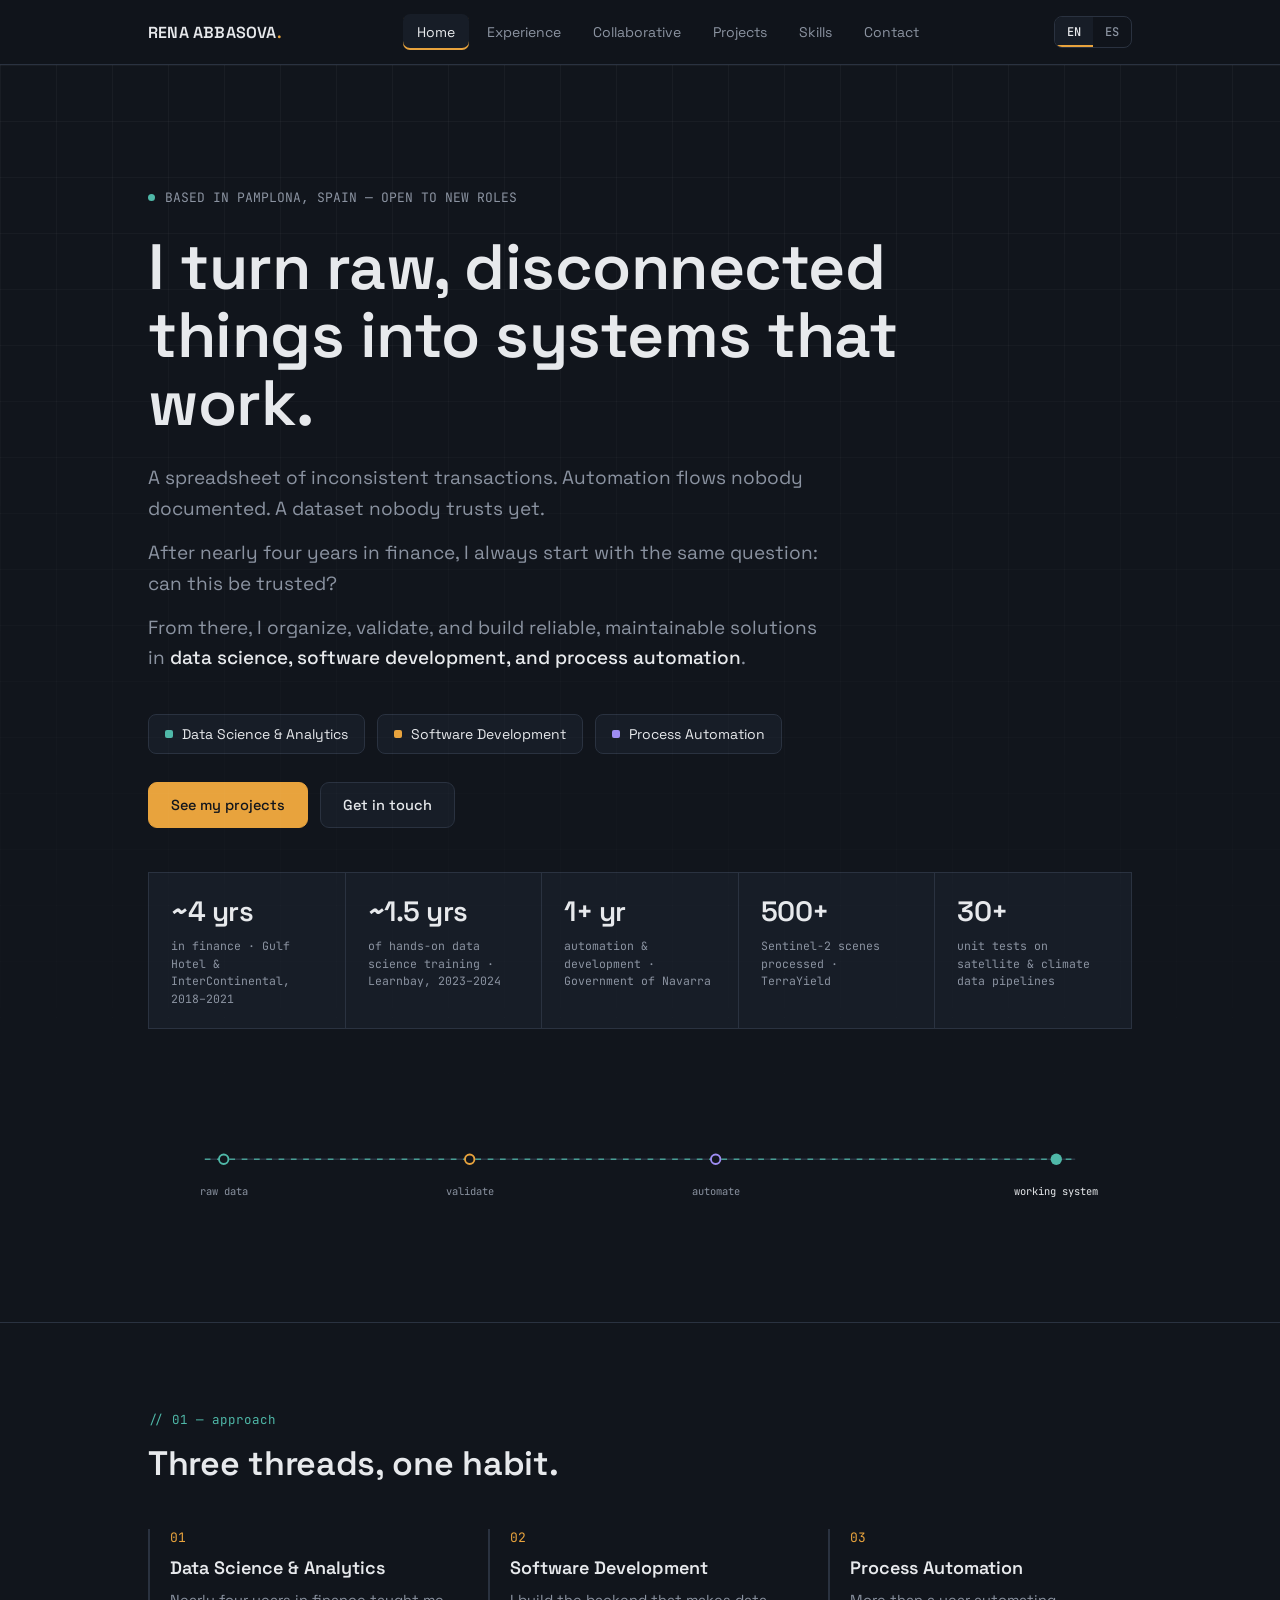
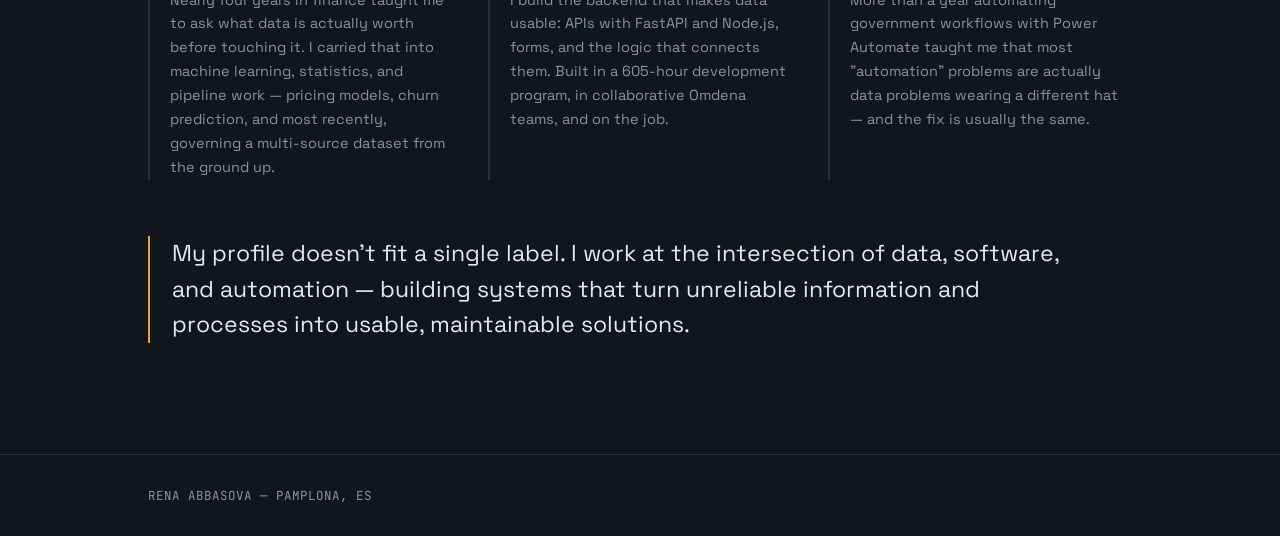
==== commit 7b8a100e: "Correct the Learnbay dates (Feb 2023 - Aug 2024) and the wording that depended on them" ====
--- a/index.html
+++ b/index.html
@@ -397,7 +397,7 @@
 
     <div class="stats">
       <div class="stat"><div class="stat-n">~4 yrs</div><div class="stat-l">in finance · Gulf Hotel &amp; InterContinental, 2018–2021</div></div>
-      <div class="stat"><div class="stat-n">~2 yrs</div><div class="stat-l">of hands-on data science training · Learnbay, 2022–2024</div></div>
+      <div class="stat"><div class="stat-n">~1.5 yrs</div><div class="stat-l">of hands-on data science training · Learnbay, 2023–2024</div></div>
       <div class="stat"><div class="stat-n">1+ yr</div><div class="stat-l">automation &amp; development · Government of Navarra</div></div>
       <div class="stat"><div class="stat-n">500+</div><div class="stat-l">Sentinel-2 scenes processed · TerraYield</div></div>
       <div class="stat"><div class="stat-n">30+</div><div class="stat-l">unit tests on satellite &amp; climate data pipelines</div></div>
@@ -467,7 +467,7 @@
             <li>Built process automations for Government of Navarra projects with Power Automate Desktop, tailored to each business case.</li>
             <li>Developed an HTML/JavaScript form as the entry point of each main flow: users entered the data there, and Power Automate processed it end to end.</li>
             <li>Designed a SQL database that logs the metadata of every flow execution, giving traceability and performance analytics.</li>
-            <li>Implemented AI-based extraction of data from documents of many different types.</li>
+            <li>Automated the use of an AI document-extraction tool: documents from different sources were read by the tool and the extracted data was loaded into Excel.</li>
             <li>Built reusable modules shared across projects; debugged and optimized flows, with test plans.</li>
             <li>Documented the development and managed tasks with Kanban.</li>
           </ul>
@@ -504,10 +504,10 @@
       </div>
 
       <div class="trow">
-        <div class="tyears">Sep 2022 — Jul 2024</div>
+        <div class="tyears">Feb 2023 — Aug 2024</div>
         <div>
           <p class="trole">Training &amp; Project Internship: Data Science &amp; Generative AI<span class="role-chip">TRAINING · INTERNSHIP</span></p>
-          <p class="torg">Learnbay — nearly two-year program</p>
+          <p class="torg">Learnbay — project-based program</p>
           <ul class="tlist">
             <li>Advanced Data Science &amp; AI program with domain specialization: Python (40+ h), statistics and machine learning (70+ h), deep learning, NLP and deployment foundations (48+ h), and SQL, Tableau, Power BI, MongoDB, big data and R (70+ h).</li>
             <li>Project-based program (capstone projects and 15+ real-time projects). I built machine learning projects throughout, applying ML and statistical methods and building and evaluating classification and regression models.</li>
@@ -527,7 +527,7 @@
             <li>After leaving finance in December 2021, retrained in data analysis: self-directed study and projects, then a very hands-on bootcamp.</li>
             <li>Four modules: data collection and preparation (Python/Pandas, SQL, Git, exploratory data analysis), data analysis and visualization (including data storytelling), and an introduction to machine learning with scikit-learn.</li>
             <li>Projects: a data storytelling analysis of Airbnb listings in Istanbul, and the final project on autism screening data, later rebuilt to show why its 100% accuracy was not a finding (the label is the questionnaire's own cut-off).</li>
-            <li>Led straight into the Learnbay program in September 2022.</li>
+            <li>Followed by independent data projects and, from February 2023, the Learnbay program.</li>
           </ul>
           <div class="tags"><span class="tags-label">USED</span><span class="tag">Python</span><span class="tag">Pandas</span><span class="tag">NumPy</span><span class="tag">Matplotlib</span><span class="tag">Seaborn</span><span class="tag">Plotly</span><span class="tag">Scikit-learn</span></div>
           <div class="tags"><span class="tags-label">SYLLABUS</span><span class="tag">Python</span><span class="tag">Pandas</span><span class="tag">SQL</span><span class="tag">Git</span><span class="tag">Exploratory data analysis</span><span class="tag">Statistics</span><span class="tag">Tableau</span><span class="tag">Power BI</span><span class="tag">Data Studio</span><span class="tag">Scikit-learn</span></div>
@@ -571,7 +571,7 @@
 <section id="collaborative" class="section-pad tp-first tab-panel" data-tab="collaborative">
   <div class="wrap">
     <div class="eyebrow">// 03 — collaborative experience (volunteer)</div>
-    <h1 class="sec">Built with others, unpaid</h1>
+    <h1 class="sec">Built with others</h1>
     <p class="lede" style="margin-top:0">Open-collaboration projects with <a href="https://www.omdena.com" target="_blank" rel="noopener" style="color:var(--teal); text-decoration:underline;">Omdena</a>, a global network of volunteer contributors — not employment, but real teamwork on real pipelines.</p>
     <div class="timeline">
 
@@ -635,7 +635,7 @@
         <div class="proj-links"><a class="proj-link" href="https://github.com/RenaAbbasova/FakeNews_Detector" target="_blank" rel="noopener">GitHub<svg viewBox="0 0 24 24" fill="none" stroke="currentColor" stroke-width="2"><path d="M7 17L17 7M17 7H8M17 7v9"/></svg></a></div>
       </div>
     </div>
-    <h2 class="proj-subhead">Data science — Learnbay program (2022–2024)</h2>
+    <h2 class="proj-subhead">Data science — Learnbay program (2023–2024)</h2>
     <div class="proj-grid">
       <div class="proj-card">
         <div class="proj-top">
@@ -847,7 +847,7 @@
     </div>
     <div class="cert-list">
       <div class="cert-row"><span class="mark">✓</span>Data Analytics — Upgrade Hub Bootcamp (May – Jul 2022)</div>
-      <div class="cert-row"><span class="mark">✓</span>Advanced Data Science &amp; Generative AI Certification — Learnbay (nearly two-year program)</div>
+      <div class="cert-row"><span class="mark">✓</span>Advanced Data Science &amp; Generative AI Certification — Learnbay</div>
       <div class="cert-row"><span class="mark">✓</span>Data Science and AI Certificate — IBM Skills Network / Learnvista (May 2024)</div>
       <div class="cert-row"><span class="mark">✓</span>Albañiles Digitales – Software Builders (605h, Sep 2024 – Feb 2025) — Veridas / Servicio Navarro de Empleo</div>
       <div class="cert-row"><span class="mark">✓</span>Omdena Local Chapter Challenge — Sustainable Agriculture Chatbot, Certificate of Achievement as ML Engineer (May 2025)</div>
@@ -937,7 +937,7 @@
 
     <div class="stats">
       <div class="stat"><div class="stat-n">~4 años</div><div class="stat-l">en finanzas · Gulf Hotel e InterContinental, 2018–2021</div></div>
-      <div class="stat"><div class="stat-n">~2 años</div><div class="stat-l">de formación práctica en data science · Learnbay, 2022–2024</div></div>
+      <div class="stat"><div class="stat-n">~1,5 años</div><div class="stat-l">de formación práctica en data science · Learnbay, 2023–2024</div></div>
       <div class="stat"><div class="stat-n">1+ año</div><div class="stat-l">automatización y desarrollo · Gobierno de Navarra</div></div>
       <div class="stat"><div class="stat-n">500+</div><div class="stat-l">escenas Sentinel-2 procesadas · TerraYield</div></div>
       <div class="stat"><div class="stat-n">30+</div><div class="stat-l">pruebas unitarias en pipelines de datos satelitales y climáticos</div></div>
@@ -1007,7 +1007,7 @@
             <li>Automatizaciones de procesos para proyectos del Gobierno de Navarra con Power Automate Desktop, adaptadas a cada caso de negocio.</li>
             <li>Un formulario HTML/JavaScript como entrada de cada flujo principal: los usuarios introducían ahí los datos y Power Automate los procesaba de principio a fin.</li>
             <li>Diseño de una base de datos SQL que registra los metadatos de cada ejecución de flujo, con trazabilidad y analítica de rendimiento.</li>
-            <li>Extracción de datos con IA a partir de documentos de muchos tipos distintos.</li>
+            <li>Automaticé el uso de una herramienta de IA para extraer datos de documentos: los documentos de distintas fuentes los leía la herramienta y los datos extraídos se cargaban en Excel.</li>
             <li>Módulos reutilizables compartidos entre proyectos; depuración y optimización de flujos, con planes de pruebas.</li>
             <li>Documentación del desarrollo y gestión de tareas con Kanban.</li>
           </ul>
@@ -1044,10 +1044,10 @@
       </div>
 
       <div class="trow">
-        <div class="tyears">sep 2022 — jul 2024</div>
+        <div class="tyears">feb 2023 — ago 2024</div>
         <div>
           <p class="trole">Formación y prácticas en proyectos: Data Science e IA Generativa<span class="role-chip">FORMACIÓN · PRÁCTICAS</span></p>
-          <p class="torg">Learnbay — programa de casi dos años</p>
+          <p class="torg">Learnbay — programa basado en proyectos</p>
           <ul class="tlist">
             <li>Programa de Data Science e IA avanzado con especialización por dominio: Python (40+ h), estadística y machine learning (70+ h), bases de deep learning, NLP y despliegue (48+ h), y SQL, Tableau, Power BI, MongoDB, big data y R (70+ h).</li>
             <li>Programa basado en proyectos (proyectos capstone y más de 15 proyectos en tiempo real). Desarrollé proyectos de machine learning de forma continua, aplicando ML y métodos estadísticos y construyendo y evaluando modelos de clasificación y regresión.</li>
@@ -1067,7 +1067,7 @@
             <li>Tras dejar finanzas en diciembre de 2021, me reciclé en análisis de datos: estudio autodidacta y proyectos, y después un bootcamp muy práctico.</li>
             <li>Cuatro módulos: recopilación y preparación de datos (Python/Pandas, SQL, Git, análisis exploratorio), análisis y visualización de datos (con data storytelling) e introducción al machine learning con scikit-learn.</li>
             <li>Proyectos: un análisis con data storytelling de anuncios de Airbnb en Estambul y el proyecto final sobre datos de cribado de autismo, rehecho después para mostrar por qué su 100% de acierto no era un resultado (la etiqueta es el punto de corte del propio cuestionario).</li>
-            <li>Enlazó directamente con el programa de Learnbay en septiembre de 2022.</li>
+            <li>Seguido de proyectos de datos propios y, desde febrero de 2023, el programa de Learnbay.</li>
           </ul>
           <div class="tags"><span class="tags-label">USADO</span><span class="tag">Python</span><span class="tag">Pandas</span><span class="tag">NumPy</span><span class="tag">Matplotlib</span><span class="tag">Seaborn</span><span class="tag">Plotly</span><span class="tag">Scikit-learn</span></div>
           <div class="tags"><span class="tags-label">TEMARIO</span><span class="tag">Python</span><span class="tag">Pandas</span><span class="tag">SQL</span><span class="tag">Git</span><span class="tag">Análisis exploratorio</span><span class="tag">Estadística</span><span class="tag">Tableau</span><span class="tag">Power BI</span><span class="tag">Data Studio</span><span class="tag">Scikit-learn</span></div>
@@ -1111,7 +1111,7 @@
 <section id="es-collaborative" class="section-pad tp-first tab-panel" data-tab="collaborative">
   <div class="wrap">
     <div class="eyebrow">// 03 — experiencia colaborativa (voluntaria)</div>
-    <h1 class="sec">Construido con otros, sin remuneración</h1>
+    <h1 class="sec">Construido con otros</h1>
     <p class="lede" style="margin-top:0">Proyectos de colaboración abierta con <a href="https://www.omdena.com" target="_blank" rel="noopener" style="color:var(--teal); text-decoration:underline;">Omdena</a>, una red global de colaboradores voluntarios — no es un empleo, pero sí trabajo en equipo real sobre pipelines reales.</p>
     <div class="timeline">
 
@@ -1175,7 +1175,7 @@
         <div class="proj-links"><a class="proj-link" href="https://github.com/RenaAbbasova/FakeNews_Detector" target="_blank" rel="noopener">GitHub<svg viewBox="0 0 24 24" fill="none" stroke="currentColor" stroke-width="2"><path d="M7 17L17 7M17 7H8M17 7v9"/></svg></a></div>
       </div>
     </div>
-    <h2 class="proj-subhead">Ciencia de datos — programa de Learnbay (2022–2024)</h2>
+    <h2 class="proj-subhead">Ciencia de datos — programa de Learnbay (2023–2024)</h2>
     <div class="proj-grid">
       <div class="proj-card">
         <div class="proj-top">
@@ -1387,7 +1387,7 @@
     </div>
     <div class="cert-list">
       <div class="cert-row"><span class="mark">✓</span>Data Analytics — Upgrade Hub Bootcamp (mayo – jul 2022)</div>
-      <div class="cert-row"><span class="mark">✓</span>Certificación Avanzada en Data Science e IA Generativa — Learnbay (programa de casi dos años)</div>
+      <div class="cert-row"><span class="mark">✓</span>Certificación Avanzada en Data Science e IA Generativa — Learnbay</div>
       <div class="cert-row"><span class="mark">✓</span>Certificado en Data Science e IA — IBM Skills Network / Learnvista (mayo 2024)</div>
       <div class="cert-row"><span class="mark">✓</span>Albañiles Digitales – Software Builders (605h, sep 2024 – feb 2025) — Veridas / Servicio Navarro de Empleo</div>
       <div class="cert-row"><span class="mark">✓</span>Omdena Local Chapter Challenge — Chatbot de Agricultura Sostenible, Certificado de logro como ML Engineer (mayo 2025)</div>
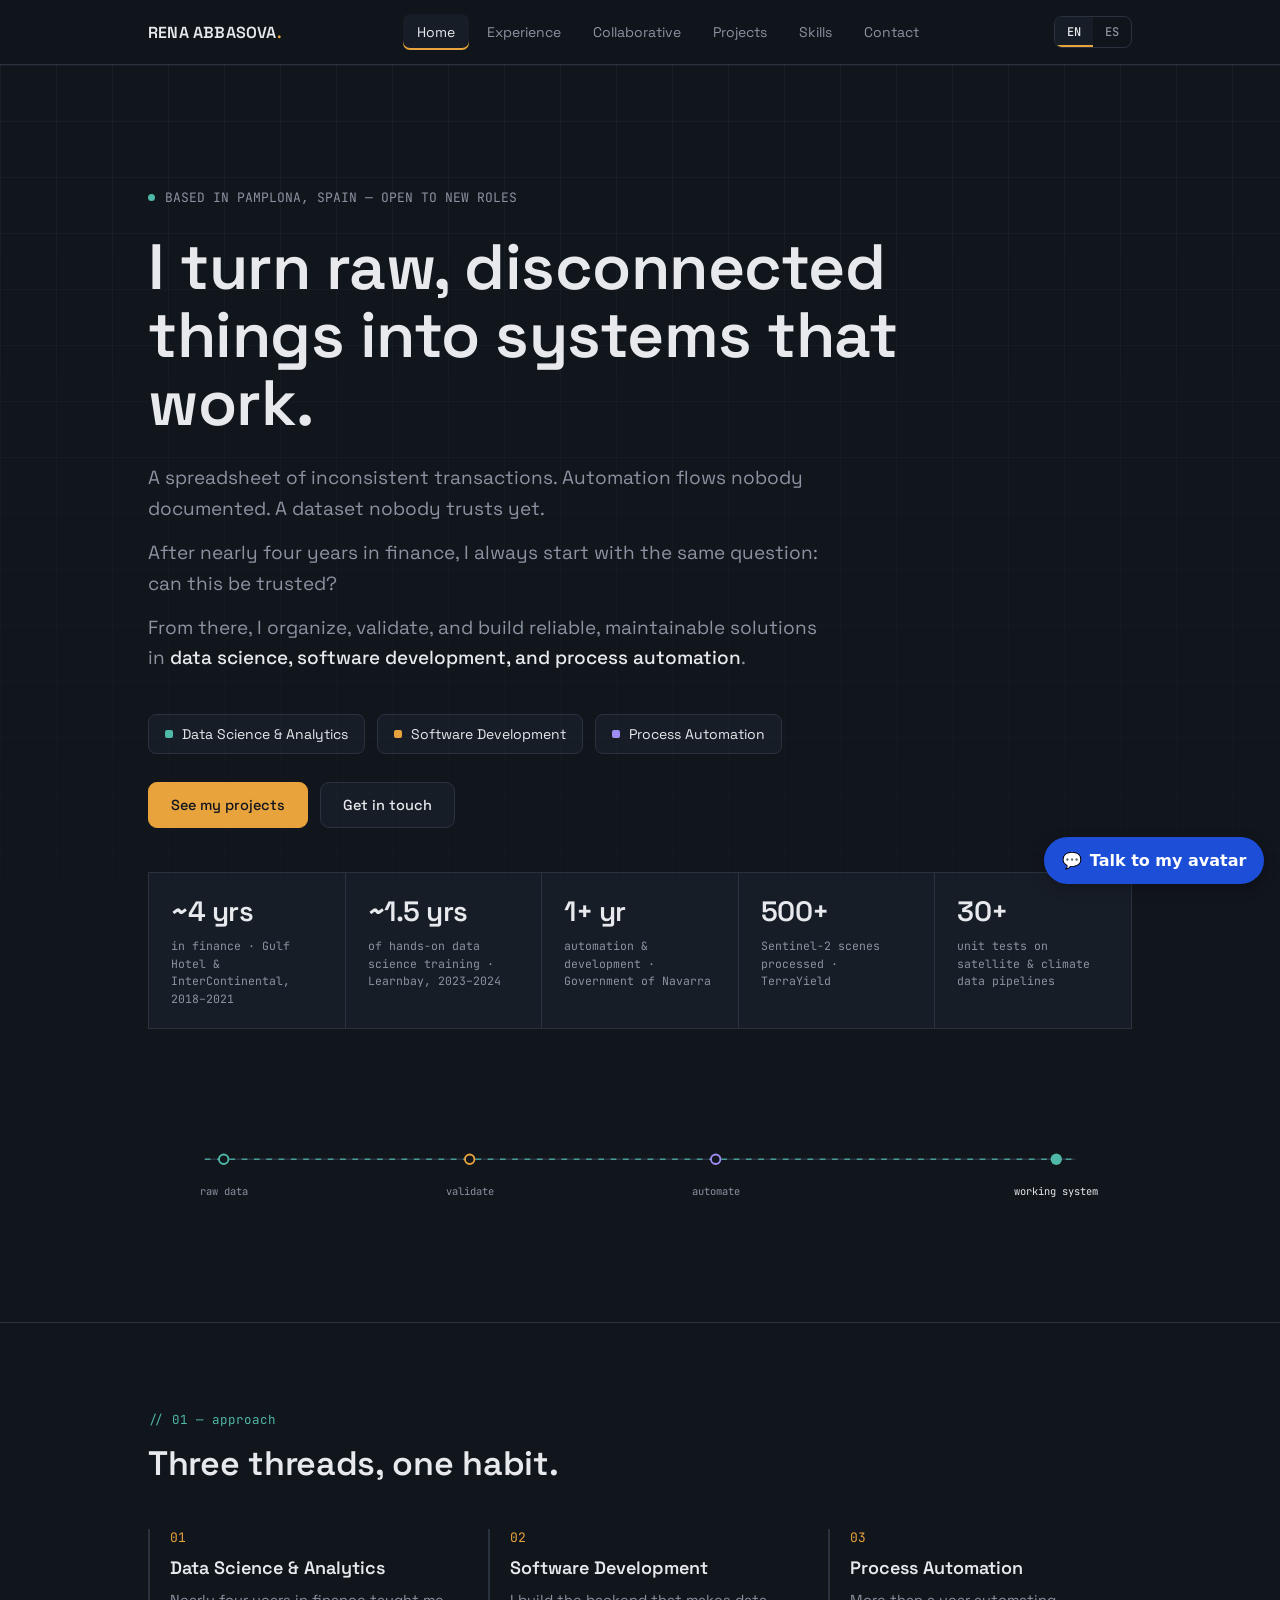
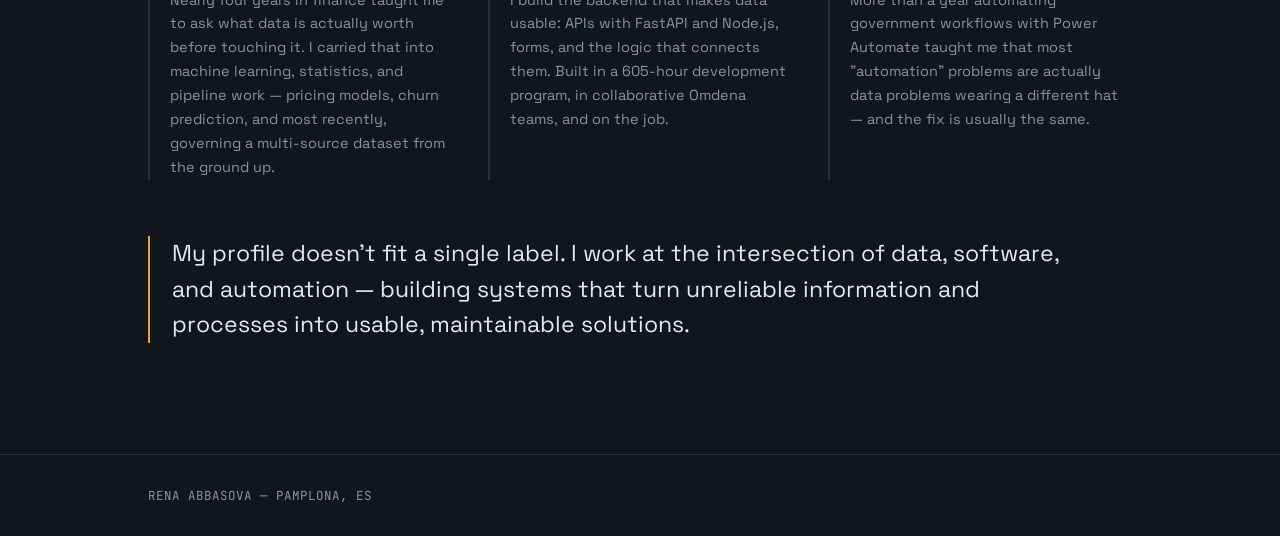
==== commit 6a558268: "Add AI avatar chat widget (bilingual, with privacy notice)" ====
--- a/index.html
+++ b/index.html
@@ -1507,5 +1507,319 @@
   render(h.lang || savedLang() || browser, h.tab || 'home', false);
 })();
 </script>
+<!-- AVATAR:INICIO (chat del avatar de IA; lo gestiona inyectar_widget.py, no lo edites a mano) -->
+<script>
+  // Lo único que tienes que cambiar. En local: la dirección de tu servidor. En producción: su dirección pública (https).
+  // language: "auto" sigue el atributo lang de la página (es / en); también puede ser "es" o "en" fijos.
+  // theme: "auto" sigue el modo claro/oscuro del sistema; también "light" o "dark" fijos.
+  window.AVATAR_CONFIG = { apiUrl: "https://portfolio-avatar.onrender.com", language: "auto", theme: "auto" };
+</script>
+<script>
+(function () {
+  "use strict";
+  if (window.__avatarChatCargado) return;           // por si el código se pega dos veces
+  window.__avatarChatCargado = true;
+
+  var CFG = Object.assign({
+    apiUrl: "https://portfolio-avatar.onrender.com",
+    language: "auto",
+    theme: "auto",
+    maxChars: 1000,      // igual que el límite del servidor (chat.py)
+    maxHistorial: 10,    // turnos que se mandan de contexto
+    avisoMs: 8000,       // tras cuánto sin respuesta se avisa de que el servidor puede estar despertando
+    limiteMs: 90000      // espera máxima: un servicio gratuito que se "duerme" puede tardar cerca de un minuto en despertar
+  }, window.AVATAR_CONFIG || {});
+
+  // Todos los textos visibles, en los dos idiomas. Se insertan SIEMPRE como texto (textContent), nunca como HTML.
+  var TEXTOS = {
+    es: {
+      lanzador: "Habla con mi avatar", panel: "Chat con el avatar de IA de Rena", titulo: "Avatar de IA de Rena",
+      subtitulo: "Soy una IA. Respondo con lo que Rena ha escrito sobre sí misma.", cerrar: "Cerrar el chat", conversacion: "Conversación",
+      nota: "Esto es una IA y puede equivocarse. Tus mensajes se envían a Anthropic para generar la respuesta. Si dejas tu correo, se enviará a Rena. No compartas datos sensibles.",
+      pregunta: "Escribe tu pregunta", placeholder: "Escribe tu pregunta…", enviar: "Enviar",
+      saludo: "Hola, soy el avatar de IA de Rena. Pregúntame por su experiencia, sus proyectos o su formación.",
+      escribiendo: "El avatar está escribiendo", despertando: " — el servidor puede estar despertando; la primera respuesta puede tardar hasta un minuto.",
+      largo: "El mensaje es demasiado largo (máximo {n} caracteres).",
+      e403: "Este chat no está disponible desde esta web.", e422: "No he podido procesar ese mensaje.",
+      e429: "Hay muchos mensajes ahora mismo. Inténtalo más tarde.",
+      e503: "El avatar no está disponible ahora mismo. Inténtalo de nuevo más tarde o escribe a Rena directamente.",
+      e0: "Algo ha fallado. Inténtalo de nuevo.", inesperada: "He recibido una respuesta inesperada. Inténtalo de nuevo.",
+      tarde: "El avatar ha tardado demasiado en responder. Inténtalo de nuevo.",
+      red: "No he podido conectar con el avatar. Comprueba tu conexión e inténtalo de nuevo."
+    },
+    en: {
+      lanzador: "Talk to my avatar", panel: "Chat with Rena's AI avatar", titulo: "Rena's AI avatar",
+      subtitulo: "I'm an AI. I answer with what Rena has written about herself.", cerrar: "Close the chat", conversacion: "Conversation",
+      nota: "This is an AI and it can make mistakes. Your messages are sent to Anthropic to generate the answer. If you leave your email, it will be sent to Rena. Don't share sensitive data.",
+      pregunta: "Type your question", placeholder: "Type your question…", enviar: "Send",
+      saludo: "Hi, I'm Rena's AI avatar. Ask me about her experience, projects or education.",
+      escribiendo: "The avatar is typing", despertando: " — the server may be waking up; the first answer can take up to a minute.",
+      largo: "The message is too long (maximum {n} characters).",
+      e403: "This chat isn't available from this website.", e422: "I couldn't process that message.",
+      e429: "There are a lot of messages right now. Please try again later.",
+      e503: "The avatar isn't available right now. Please try again later or write to Rena directly.",
+      e0: "Something went wrong. Please try again.", inesperada: "I got an unexpected response. Please try again.",
+      tarde: "The avatar took too long to answer. Please try again.",
+      red: "I couldn't reach the avatar. Check your connection and try again."
+    }
+  };
+
+  var PLANTILLA = [
+    '<style>',
+    ':host { all: initial; }',
+    '* { box-sizing: border-box; }',
+    '.tokens { --fondo:#ffffff; --texto:#111827; --suave:#4b5563; --borde:#d1d5db; --avatar:#f3f4f6; --enlace:#1d4ed8;',
+    '  --primario:#1d4ed8; --sobre-primario:#ffffff; --aviso-fondo:#fef2f2; --aviso-texto:#7f1d1d; --aviso-borde:#fca5a5; }',
+    '@media (prefers-color-scheme: dark) { .tokens[data-tema="auto"] { --fondo:#111827; --texto:#f9fafb; --suave:#d1d5db; --borde:#374151; --avatar:#1f2937;',
+    '  --enlace:#93c5fd; --aviso-fondo:#450a0a; --aviso-texto:#fee2e2; --aviso-borde:#991b1b; } }',
+    '.tokens[data-tema="dark"] { --fondo:#111827; --texto:#f9fafb; --suave:#d1d5db; --borde:#374151; --avatar:#1f2937;',
+    '  --enlace:#93c5fd; --aviso-fondo:#450a0a; --aviso-texto:#fee2e2; --aviso-borde:#991b1b; }',
+    '.tokens { font-family: system-ui, -apple-system, "Segoe UI", sans-serif; font-size: 16px; line-height: 1.45; color: var(--texto); }',
+    '.lanzador { position: fixed; right: max(16px, env(safe-area-inset-right)); bottom: max(16px, env(safe-area-inset-bottom)); z-index: 2147483000;',
+    '  display: inline-flex; align-items: center; gap: .5rem; padding: .75rem 1.1rem; border: 0; border-radius: 999px; cursor: pointer;',
+    '  background: var(--primario); color: var(--sobre-primario); font: inherit; font-weight: 600; box-shadow: 0 4px 14px rgba(0,0,0,.25); }',
+    '.lanzador:focus-visible, button:focus-visible, textarea:focus-visible, a:focus-visible { outline: 3px solid #f59e0b; outline-offset: 2px; }',
+    '.panel { position: fixed; right: max(16px, env(safe-area-inset-right)); bottom: calc(76px + env(safe-area-inset-bottom)); z-index: 2147483000;',
+    '  width: min(380px, calc(100vw - 32px)); height: min(560px, calc(100vh - 110px)); display: flex; flex-direction: column;',
+    '  background: var(--fondo); border: 1px solid var(--borde); border-radius: 14px; box-shadow: 0 10px 30px rgba(0,0,0,.3); overflow: hidden; }',
+    '.panel[hidden] { display: none; }',
+    '.cabecera { display: flex; align-items: flex-start; gap: .5rem; padding: .75rem .9rem; border-bottom: 1px solid var(--borde); }',
+    '.cabecera h2 { margin: 0; font-size: 1rem; }',
+    '.cabecera p { margin: .15rem 0 0; font-size: .8rem; color: var(--suave); }',
+    '.cerrar { margin-left: auto; border: 0; background: transparent; color: var(--texto); font-size: 1.4rem; line-height: 1; cursor: pointer; padding: .1rem .45rem; border-radius: 6px; }',
+    '.mensajes { flex: 1; overflow-y: auto; padding: .9rem; display: flex; flex-direction: column; gap: .6rem; }',
+    '.burbuja { max-width: 88%; padding: .55rem .8rem; border-radius: 12px; white-space: pre-wrap; overflow-wrap: anywhere; }',
+    '.burbuja.avatar { align-self: flex-start; background: var(--avatar); }',
+    '.burbuja.visitante { align-self: flex-end; background: var(--primario); color: var(--sobre-primario); }',
+    '.burbuja a { color: var(--enlace); text-decoration: underline; } .burbuja.visitante a { color: inherit; }',
+    '.aviso { align-self: stretch; padding: .55rem .8rem; border-radius: 10px; font-size: .88rem; background: var(--aviso-fondo); color: var(--aviso-texto); border: 1px solid var(--aviso-borde); }',
+    '.escribiendo { align-self: flex-start; color: var(--suave); font-size: .85rem; }',
+    '.escribiendo .puntos span { display: inline-block; animation: salto 1s infinite; } .escribiendo .puntos span:nth-child(2) { animation-delay: .15s; } .escribiendo .puntos span:nth-child(3) { animation-delay: .3s; }',
+    '@keyframes salto { 0%, 60%, 100% { transform: none; } 30% { transform: translateY(-3px); } }',
+    '@media (prefers-reduced-motion: reduce) { .escribiendo .puntos span { animation: none; } }',
+    '.pie { border-top: 1px solid var(--borde); padding: .6rem .7rem .7rem; }',
+    '.nota { margin: 0 0 .45rem; font-size: .74rem; color: var(--suave); }',
+    '.fila { display: flex; gap: .5rem; align-items: flex-end; }',
+    'textarea { flex: 1; resize: none; min-height: 2.6rem; max-height: 7rem; padding: .5rem .6rem; border: 1px solid var(--borde); border-radius: 8px;',
+    '  background: var(--fondo); color: var(--texto); font: inherit; }',
+    '.enviar { border: 0; border-radius: 8px; padding: .55rem .9rem; background: var(--primario); color: var(--sobre-primario); font: inherit; font-weight: 600; cursor: pointer; }',
+    '.enviar:disabled { opacity: .55; cursor: not-allowed; }',
+    '.contador { font-size: .72rem; color: var(--suave); text-align: right; min-height: 1rem; margin-top: .2rem; }',
+    '@media (max-width: 480px) { .panel { right: 8px; left: 8px; width: auto; bottom: calc(72px + env(safe-area-inset-bottom)); } }',
+    '</style>',
+    '<div class="tokens" data-tema="auto">',
+    '  <button class="lanzador" type="button" aria-expanded="false" aria-controls="panel"><span aria-hidden="true">💬</span> <span class="etq"></span></button>',
+    '  <section class="panel" id="panel" role="dialog" aria-modal="false" hidden>',
+    '    <div class="cabecera"><div><h2 class="titulo"></h2><p class="subtitulo"></p></div>',
+    '      <button class="cerrar" type="button">×</button></div>',
+    '    <div class="mensajes" role="log" aria-live="polite" aria-relevant="additions" tabindex="0"></div>',
+    '    <div class="pie">',
+    '      <p class="nota"></p>',
+    '      <div class="fila"><textarea rows="1"></textarea>',
+    '        <button class="enviar" type="button"></button></div>',
+    '      <div class="contador" aria-hidden="true"></div>',
+    '    </div>',
+    '  </section>',
+    '</div>'
+  ].join("\n");
+
+  var REGEX_ENLACES = /(https?:\/\/[^\s<>"']+)|([A-Za-z0-9._%+-]+@[A-Za-z0-9.-]+\.[A-Za-z]{2,})/g;
+
+  // --------------------------------------------------------------------- utilidades
+  // Texto con enlaces SEGUROS: todo se inserta como texto (textContent); solo se crean <a> para http(s) y correos.
+  // Lo que escribe el visitante o devuelve el modelo NUNCA pasa por innerHTML.
+  function rellenar(contenedor, texto) {
+    var ultimo = 0, m;
+    REGEX_ENLACES.lastIndex = 0;
+    while ((m = REGEX_ENLACES.exec(texto)) !== null) {
+      var literal = m[0], cola = "";
+      var final = literal.match(/[.,;:!?)\]}]+$/);          // la puntuación del final no es parte del enlace
+      if (final) { cola = final[0]; literal = literal.slice(0, -cola.length); }
+      if (m.index > ultimo) contenedor.appendChild(document.createTextNode(texto.slice(ultimo, m.index)));
+      var destino = null;
+      if (m[1]) { try { var u = new URL(literal); if (u.protocol === "http:" || u.protocol === "https:") destino = u.href; } catch (e) { destino = null; } }
+      else if (m[2]) { destino = "mailto:" + literal; }
+      if (destino) {
+        var a = document.createElement("a");
+        a.href = destino; a.textContent = literal; a.rel = "noopener noreferrer";
+        if (m[1]) a.target = "_blank";
+        contenedor.appendChild(a);
+      } else {
+        contenedor.appendChild(document.createTextNode(literal));
+      }
+      if (cola) contenedor.appendChild(document.createTextNode(cola));
+      ultimo = m.index + m[0].length;
+    }
+    if (ultimo < texto.length) contenedor.appendChild(document.createTextNode(texto.slice(ultimo)));
+  }
+
+  // El idioma sale de la configuración o, si es "auto", del atributo lang de la página (tu portfolio lo cambia con el interruptor EN/ES).
+  function idiomaActual() {
+    if (CFG.language === "es" || CFG.language === "en") return CFG.language;
+    var l = String(document.documentElement.lang || "").toLowerCase();
+    return l.indexOf("es") === 0 ? "es" : "en";
+  }
+  function t() { return TEXTOS[idiomaActual()]; }
+
+  function mensajeDeError(estado) {
+    var x = t();
+    if (estado === 403) return x.e403;
+    if (estado === 413 || estado === 422) return x.e422;
+    if (estado === 429) return x.e429;
+    if (estado === 503) return x.e503;
+    return x.e0;
+  }
+
+  // --------------------------------------------------------------------- montaje
+  var anfitrion = document.createElement("div");
+  anfitrion.id = "avatar-chat-host";
+  var raiz = anfitrion.attachShadow({ mode: "open" });   // Shadow DOM: los estilos de tu portfolio y los del chat no se mezclan
+  raiz.innerHTML = PLANTILLA;                              // innerHTML solo se usa con esta CONSTANTE
+  document.body.appendChild(anfitrion);
+
+  var tokens = raiz.querySelector(".tokens"), lanzador = raiz.querySelector(".lanzador"), etq = raiz.querySelector(".etq");
+  var panel = raiz.querySelector(".panel"), cerrar = raiz.querySelector(".cerrar");
+  var titulo = raiz.querySelector(".titulo"), subtitulo = raiz.querySelector(".subtitulo");
+  var mensajes = raiz.querySelector(".mensajes"), nota = raiz.querySelector(".nota");
+  var entrada = raiz.querySelector("textarea"), enviar = raiz.querySelector(".enviar"), contador = raiz.querySelector(".contador");
+
+  tokens.setAttribute("data-tema", (CFG.theme === "light" || CFG.theme === "dark") ? CFG.theme : "auto");
+
+  var historial = [];      // solo turnos que SALIERON BIEN: {role, content}
+  var esperando = false;
+  var saludo = null;       // la burbuja de bienvenida, para poder traducirla al cambiar de idioma
+
+  function burbuja(clase, texto) {
+    var el = document.createElement("div");
+    el.className = "burbuja " + clase;
+    rellenar(el, texto);
+    mensajes.appendChild(el);
+    mensajes.scrollTop = mensajes.scrollHeight;
+    return el;
+  }
+  function aviso(texto) {
+    var el = document.createElement("div");
+    el.className = "aviso"; el.setAttribute("role", "alert"); el.textContent = texto;   // los errores NO se muestran como si los dijera el avatar
+    mensajes.appendChild(el);
+    mensajes.scrollTop = mensajes.scrollHeight;
+    return el;
+  }
+
+  // Pone todos los textos fijos en el idioma actual. Se llama al montar y cada vez que cambia el atributo lang de la página.
+  function aplicarIdioma() {
+    var x = t();
+    etq.textContent = x.lanzador; titulo.textContent = x.titulo; subtitulo.textContent = x.subtitulo; nota.textContent = x.nota;
+    enviar.textContent = x.enviar; entrada.placeholder = x.placeholder;
+    panel.setAttribute("aria-label", x.panel); cerrar.setAttribute("aria-label", x.cerrar);
+    mensajes.setAttribute("aria-label", x.conversacion); entrada.setAttribute("aria-label", x.pregunta);
+    if (saludo) { while (saludo.firstChild) saludo.removeChild(saludo.firstChild); rellenar(saludo, x.saludo); }
+    var viva = raiz.querySelector(".escribiendo .txt");
+    if (viva) viva.textContent = x.escribiendo + " ";
+  }
+
+  function abrir() {
+    panel.hidden = false; lanzador.setAttribute("aria-expanded", "true");
+    entrada.focus();
+  }
+  function cerrarPanel() {
+    panel.hidden = true; lanzador.setAttribute("aria-expanded", "false");
+    lanzador.focus();
+  }
+  lanzador.addEventListener("click", function () { panel.hidden ? abrir() : cerrarPanel(); });
+  cerrar.addEventListener("click", cerrarPanel);
+  raiz.addEventListener("keydown", function (e) { if (e.key === "Escape" && !panel.hidden) { e.preventDefault(); cerrarPanel(); } });
+
+  function actualizarContador() {
+    var n = entrada.value.length;
+    contador.textContent = n > CFG.maxChars * 0.8 ? n + "/" + CFG.maxChars : "";
+  }
+  entrada.setAttribute("maxlength", String(CFG.maxChars));
+  entrada.addEventListener("input", actualizarContador);
+
+  function ocupado(si) {
+    esperando = si; enviar.disabled = si;
+    mensajes.setAttribute("aria-busy", si ? "true" : "false");
+  }
+
+  async function mandar() {
+    if (esperando) return;
+    var texto = entrada.value.trim();
+    if (!texto) return;
+    if (texto.length > CFG.maxChars) { aviso(t().largo.replace("{n}", String(CFG.maxChars))); return; }
+
+    var pendiente = burbuja("visitante", texto);
+    entrada.value = ""; actualizarContador();
+    ocupado(true);
+
+    var escribiendo = document.createElement("div");
+    escribiendo.className = "escribiendo"; escribiendo.setAttribute("role", "status");
+    var txt = document.createElement("span"); txt.className = "txt"; txt.textContent = t().escribiendo + " ";
+    var puntos = document.createElement("span"); puntos.className = "puntos"; puntos.setAttribute("aria-hidden", "true");
+    for (var i = 0; i < 3; i++) { var p = document.createElement("span"); p.textContent = "."; puntos.appendChild(p); }
+    escribiendo.appendChild(txt); escribiendo.appendChild(puntos);
+    mensajes.appendChild(escribiendo); mensajes.scrollTop = mensajes.scrollHeight;
+
+    var avisoDespertar = setTimeout(function () {
+      var d = document.createElement("span");
+      d.textContent = t().despertando;
+      escribiendo.appendChild(d);
+    }, CFG.avisoMs);
+    var control = new AbortController();
+    var limite = setTimeout(function () { control.abort(); }, CFG.limiteMs);
+
+    var error = null, respuestaTexto = null;
+    try {
+      var respuesta = await window.fetch(CFG.apiUrl.replace(/\/+$/, "") + "/chat", {
+        method: "POST",
+        headers: { "Content-Type": "application/json" },
+        body: JSON.stringify({
+          message: texto,
+          history: historial.slice(-CFG.maxHistorial).map(function (h) { return { role: h.role, content: h.content.slice(0, 2000) }; })
+        }),
+        signal: control.signal,
+        credentials: "omit"                             // el chat no usa cookies
+      });
+      var datos = null;
+      try { datos = await respuesta.json(); } catch (e) { datos = null; }
+      if (!respuesta.ok) {
+        error = function () { return mensajeDeError(respuesta.status); };
+      } else if (!datos || typeof datos.reply !== "string" || !datos.reply.trim()) {
+        error = function () { return t().inesperada; };
+      } else {
+        respuestaTexto = datos.reply;
+      }
+    } catch (e) {
+      var abortado = e && e.name === "AbortError";
+      error = function () { return abortado ? t().tarde : t().red; };
+    } finally {
+      clearTimeout(avisoDespertar); clearTimeout(limite);
+      escribiendo.remove(); ocupado(false);
+    }
+
+    if (error) {
+      pendiente.remove();                                // el turno falló: no se queda en la conversación ni en el historial
+      entrada.value = texto; actualizarContador();       // y se devuelve al cuadro para poder reenviarlo
+      aviso(error());                                    // el texto se calcula AHORA, en el idioma actual de la página
+    } else {
+      historial.push({ role: "user", content: texto }, { role: "assistant", content: respuestaTexto });
+      burbuja("avatar", respuestaTexto);
+    }
+    entrada.focus();
+  }
+
+  enviar.addEventListener("click", mandar);
+  entrada.addEventListener("keydown", function (e) {
+    if (e.key === "Enter" && !e.shiftKey && !e.isComposing) { e.preventDefault(); mandar(); }
+  });
+
+  saludo = burbuja("avatar", t().saludo);
+  aplicarIdioma();
+  // Cuando tu portfolio cambia de idioma, cambia el atributo lang de <html>: el chat se entera y se traduce.
+  if (typeof MutationObserver === "function") {
+    new MutationObserver(aplicarIdioma).observe(document.documentElement, { attributes: true, attributeFilter: ["lang"] });
+  }
+})();
+</script>
+<!-- AVATAR:FIN -->
 </body>
 </html>
